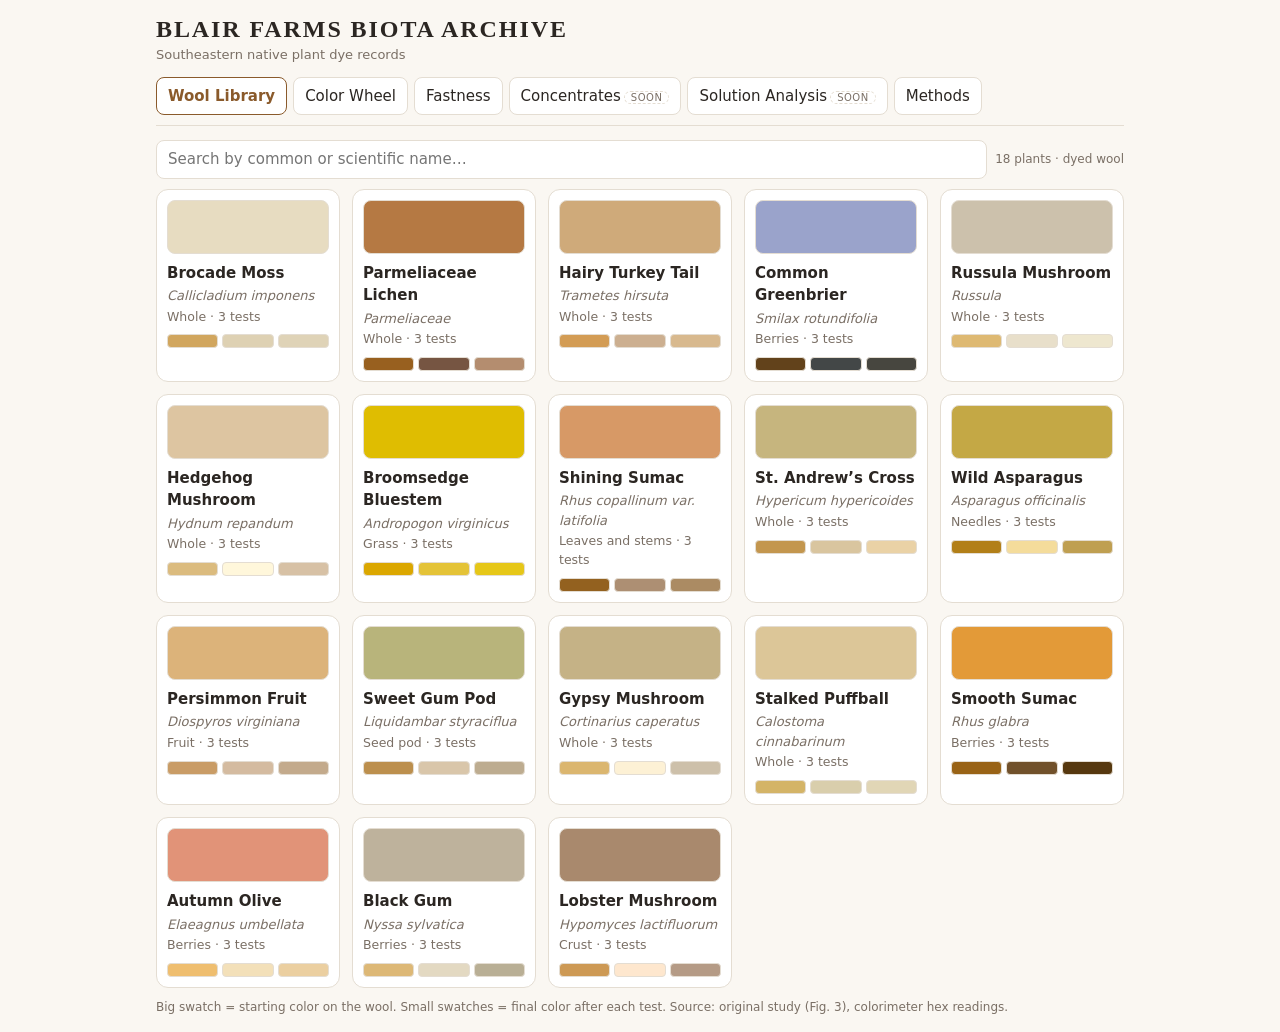
==== index.html @ f7692151 "Add files via upload" ====
<!DOCTYPE html>
<html lang="en"><head><meta charset="utf-8">
<meta name="viewport" content="width=device-width, initial-scale=1, viewport-fit=cover">
<title>BLAIR FARMS BIOTA ARCHIVE</title>
<style>
:root{--bg:#faf7f2;--card:#fff;--ink:#2b2622;--mute:#7a6f65;--line:#e4ddd2;--acc:#8a5a2b;color-scheme:light;box-sizing:border-box;padding-top:env(safe-area-inset-top,0px);padding-bottom:env(safe-area-inset-bottom,0px)}
@media (prefers-color-scheme:dark){:root:not([data-theme="light"]){--bg:#1c1916;--card:#26221e;--ink:#efe8de;--mute:#a69b8e;--line:#3a342d;--acc:#d9a066;color-scheme:dark}}
:root[data-theme="dark"]{--bg:#1c1916;--card:#26221e;--ink:#efe8de;--mute:#a69b8e;--line:#3a342d;--acc:#d9a066;color-scheme:dark}
html{scroll-padding-top:env(safe-area-inset-top,0px)}*{box-sizing:border-box}
body{margin:0;background:var(--bg);color:var(--ink);font:15px/1.5 system-ui,-apple-system,"Segoe UI",sans-serif}
.w{max-width:1000px;margin:0 auto;padding:16px}
h1{font:600 24px Georgia,serif;letter-spacing:.08em;margin:0}h2{font:600 17px Georgia,serif;margin:22px 0 8px}
.sub{color:var(--mute);font-size:13px;margin:2px 0 12px}
.tabs{display:flex;gap:6px;flex-wrap:wrap;margin:10px 0 14px;border-bottom:1px solid var(--line);padding-bottom:10px}
.bar{display:flex;gap:8px;flex-wrap:wrap;align-items:center;margin:10px 0}
button,select,input{font:inherit;color:var(--ink);background:var(--card);border:1px solid var(--line);border-radius:8px;padding:7px 11px}
button{cursor:pointer}button.on{border-color:var(--acc);color:var(--acc);font-weight:600}
.soon{font-size:10px;text-transform:uppercase;letter-spacing:.05em;color:var(--mute);border:1px dashed var(--line);border-radius:99px;padding:0 6px;margin-left:3px}
.grid{display:grid;grid-template-columns:repeat(auto-fill,minmax(170px,1fr));gap:12px}
.card{background:var(--card);border:1px solid var(--line);border-radius:12px;padding:10px;cursor:pointer;display:flex;flex-direction:column;gap:2px}
.card:hover{border-color:var(--acc)}.card i{color:var(--mute);font-size:13px}.card small{color:var(--mute)}
.sw{height:54px;border-radius:8px;margin-bottom:6px;border:1px solid var(--line)}
.strip{display:flex;gap:4px;margin-top:6px}.strip span{flex:1;height:14px;border-radius:4px;border:1px solid var(--line)}
.ov{position:fixed;inset:0;background:rgba(0,0,0,.5);display:flex;justify-content:center;align-items:flex-start;overflow:auto;padding:16px;z-index:5}
.md{background:var(--bg);border-radius:14px;padding:16px;width:100%;max-width:720px;margin:auto}
.t{background:var(--card);border:1px solid var(--line);border-radius:10px;padding:10px;margin:8px 0}
.row{display:flex;gap:6px;flex-wrap:wrap;align-items:flex-end}
.chip{width:58px;text-align:center;font-size:11px;color:var(--mute)}.chip div{height:34px;border-radius:6px;border:1px solid var(--line);margin-bottom:2px}
.rk{display:grid;grid-template-columns:76px 1fr 48px;gap:8px;align-items:center;margin:5px 0;font-size:13px}
.rk .b{height:16px;border-radius:5px;background:var(--acc);opacity:.85}.rk .g{display:flex;gap:6px}
.rk .g span{width:30px;height:16px;border-radius:4px;border:1px solid var(--line)}
.pad{overflow-x:auto}svg{max-width:100%;height:auto}svg text{fill:var(--mute);font-size:11px}
.note{font-size:12px;color:var(--mute)}
.wh{position:relative;width:min(100%,460px);aspect-ratio:1;margin:0 auto}
.wh .bg{position:absolute;inset:13%;border-radius:50%;background:radial-gradient(circle,#fff 0%,rgba(255,255,255,0) 72%),conic-gradient(hsl(0,100%,50%),hsl(60,100%,50%),hsl(120,100%,50%),hsl(180,100%,50%),hsl(240,100%,50%),hsl(300,100%,50%),hsl(360,100%,50%));border:1px solid var(--line)}
.wh svg{position:absolute;inset:0;width:100%;height:100%}
.cov{display:flex;flex-wrap:wrap;gap:6px;margin:10px 0}.cov span{font-size:12px;padding:3px 9px;border-radius:99px;border:1px solid var(--line)}.cov .y{color:#fff;text-shadow:0 0 2px rgba(0,0,0,.6)}.cov .n{color:var(--mute);border-style:dashed}
.ph{border:2px dashed var(--line);border-radius:14px;padding:18px;background:var(--card)}
.fm{background:var(--card);border:1px solid var(--line);border-radius:10px;padding:12px;overflow-x:auto;font:13px/1.6 ui-monospace,Menlo,Consolas,monospace;white-space:pre}
.tb{border-collapse:collapse;font-size:13px;margin:8px 0}.tb td,.tb th{border:1px solid var(--line);padding:4px 10px;text-align:right}.tb td:first-child{text-align:left}
</style></head><body><div class="w">
<h1>BLAIR FARMS BIOTA ARCHIVE</h1>
<div class="sub">Southeastern native plant dye records</div>
<div class="tabs" id="tabs"></div><div id="app"></div><div id="ov"></div></div>
<script type="application/json" id="d">{"schema":1,
"wool":[
{"id":"BM","common":"Brocade Moss","sci":"Callicladium imponens","part":"Whole","mordant":"10% alum, 5% cream of tartar","notes":"","tests":[{"id":"BM0","date":"","aspect":"Lightfastness","texture":4,"notes":"Source: original study, Fig. 3 (colorimeter hex readings).","colors":[{"l":"Start","h":"#e7dcc1"},{"l":"Wk 1","h":"#aaa394"},{"l":"Wk 2","h":"#978058"},{"l":"Wk 3","h":"#e4d9c8"},{"l":"Wk 4","h":"#d1a65e"}]},{"id":"BM1","date":"","aspect":"Waterfastness","texture":4,"notes":"Source: original study, Fig. 3 (colorimeter hex readings).","colors":[{"l":"Start","h":"#e7dcc1"},{"l":"Wk 1","h":"#c7c1b2"},{"l":"Wk 2","h":"#d6cfb2"},{"l":"Wk 3","h":"#dbd1b7"},{"l":"Wk 4","h":"#ded1b3"}]},{"id":"BM2","date":"","aspect":"Washfastness","texture":5,"notes":"Source: original study, Fig. 3 (colorimeter hex readings).","colors":[{"l":"Start","h":"#e7dcc1"},{"l":"Wk 1","h":"#e3e5da"},{"l":"Wk 2","h":"#a08f6f"},{"l":"Wk 3","h":"#d2c4a6"},{"l":"Wk 4","h":"#dfd3b7"}]}]},
{"id":"PL","common":"Parmeliaceae Lichen","sci":"Parmeliaceae","part":"Whole","mordant":"10% alum, 5% cream of tartar","notes":"","tests":[{"id":"PL0","date":"","aspect":"Lightfastness","texture":4,"notes":"Source: original study, Fig. 3 (colorimeter hex readings).","colors":[{"l":"Start","h":"#b57943"},{"l":"Wk 1","h":"#55361a"},{"l":"Wk 2","h":"#6d4214"},{"l":"Wk 3","h":"#704932"},{"l":"Wk 4","h":"#98601f"}]},{"id":"PL1","date":"","aspect":"Waterfastness","texture":4,"notes":"Source: original study, Fig. 3 (colorimeter hex readings).","colors":[{"l":"Start","h":"#b57943"},{"l":"Wk 1","h":"#875d43"},{"l":"Wk 2","h":"#7a552e"},{"l":"Wk 3","h":"#6d4b30"},{"l":"Wk 4","h":"#765542"}]},{"id":"PL2","date":"","aspect":"Washfastness","texture":5,"notes":"Source: original study, Fig. 3 (colorimeter hex readings).","colors":[{"l":"Start","h":"#b57943"},{"l":"Wk 1","h":"#966847"},{"l":"Wk 2","h":"#7c5430"},{"l":"Wk 3","h":"#4d3119"},{"l":"Wk 4","h":"#b48d6f"}]}]},
{"id":"HTT","common":"Hairy Turkey Tail","sci":"Trametes hirsuta","part":"Whole","mordant":"10% alum, 5% cream of tartar","notes":"","tests":[{"id":"HTT0","date":"","aspect":"Lightfastness","texture":4,"notes":"Source: original study, Fig. 3 (colorimeter hex readings).","colors":[{"l":"Start","h":"#cfaa7a"},{"l":"Wk 1","h":"#bfa98a"},{"l":"Wk 2","h":"#8e6d39"},{"l":"Wk 3","h":"#cab092"},{"l":"Wk 4","h":"#d39c54"}]},{"id":"HTT1","date":"","aspect":"Waterfastness","texture":4,"notes":"Source: original study, Fig. 3 (colorimeter hex readings).","colors":[{"l":"Start","h":"#cfaa7a"},{"l":"Wk 1","h":"#9e8b80"},{"l":"Wk 2","h":"#947451"},{"l":"Wk 3","h":"#ab906b"},{"l":"Wk 4","h":"#ccaf90"}]},{"id":"HTT2","date":"","aspect":"Washfastness","texture":5,"notes":"Source: original study, Fig. 3 (colorimeter hex readings).","colors":[{"l":"Start","h":"#cfaa7a"},{"l":"Wk 1","h":"#c1b19b"},{"l":"Wk 2","h":"#917147"},{"l":"Wk 3","h":"#7f6542"},{"l":"Wk 4","h":"#d8b98e"}]}]},
{"id":"CG","common":"Common Greenbrier","sci":"Smilax rotundifolia","part":"Berries","mordant":"10% alum, 5% cream of tartar","notes":"","tests":[{"id":"CG0","date":"","aspect":"Lightfastness","texture":3,"notes":"Source: original study, Fig. 3 (colorimeter hex readings).","colors":[{"l":"Start","h":"#9aa3cb"},{"l":"Wk 1","h":"#4c3e3a"},{"l":"Wk 2","h":"#6d5335"},{"l":"Wk 3","h":"#34302d"},{"l":"Wk 4","h":"#62421b"}]},{"id":"CG1","date":"","aspect":"Waterfastness","texture":4,"notes":"Source: original study, Fig. 3 (colorimeter hex readings).","colors":[{"l":"Start","h":"#9aa3cb"},{"l":"Wk 1","h":"#6a7078"},{"l":"Wk 2","h":"#363a39"},{"l":"Wk 3","h":"#373b38"},{"l":"Wk 4","h":"#434747"}]},{"id":"CG2","date":"","aspect":"Washfastness","texture":5,"notes":"Source: original study, Fig. 3 (colorimeter hex readings).","colors":[{"l":"Start","h":"#9aa3cb"},{"l":"Wk 1","h":"#4d5863"},{"l":"Wk 2","h":"#211d13"},{"l":"Wk 3","h":"#323230"},{"l":"Wk 4","h":"#47463f"}]}]},
{"id":"RU","common":"Russula Mushroom","sci":"Russula","part":"Whole","mordant":"10% alum, 5% cream of tartar","notes":"","tests":[{"id":"RU0","date":"","aspect":"Lightfastness","texture":4,"notes":"Source: original study, Fig. 3 (colorimeter hex readings).","colors":[{"l":"Start","h":"#ccc1ac"},{"l":"Wk 1","h":"#b8b3a1"},{"l":"Wk 2","h":"#a08b5b"},{"l":"Wk 3","h":"#c0b6a7"},{"l":"Wk 4","h":"#deb972"}]},{"id":"RU1","date":"","aspect":"Waterfastness","texture":4,"notes":"Source: original study, Fig. 3 (colorimeter hex readings).","colors":[{"l":"Start","h":"#ccc1ac"},{"l":"Wk 1","h":"#cbd0c6"},{"l":"Wk 2","h":"#d3caab"},{"l":"Wk 3","h":"#b4ab8c"},{"l":"Wk 4","h":"#e8dfca"}]},{"id":"RU2","date":"","aspect":"Washfastness","texture":5,"notes":"Source: original study, Fig. 3 (colorimeter hex readings).","colors":[{"l":"Start","h":"#ccc1ac"},{"l":"Wk 1","h":"#dcdbd2"},{"l":"Wk 2","h":"#bca98c"},{"l":"Wk 3","h":"#d7ceaf"},{"l":"Wk 4","h":"#eee7cf"}]}]},
{"id":"HM","common":"Hedgehog Mushroom","sci":"Hydnum repandum","part":"Whole","mordant":"10% alum, 5% cream of tartar","notes":"","tests":[{"id":"HM0","date":"","aspect":"Lightfastness","texture":3,"notes":"Source: original study, Fig. 3 (colorimeter hex readings).","colors":[{"l":"Start","h":"#ddc5a1"},{"l":"Wk 1","h":"#ab9e87"},{"l":"Wk 2","h":"#a98a4c"},{"l":"Wk 3","h":"#eadbc6"},{"l":"Wk 4","h":"#dbbb7e"}]},{"id":"HM1","date":"","aspect":"Waterfastness","texture":4,"notes":"Source: original study, Fig. 3 (colorimeter hex readings).","colors":[{"l":"Start","h":"#ddc5a1"},{"l":"Wk 1","h":"#d0cbbd"},{"l":"Wk 2","h":"#f0edd6"},{"l":"Wk 3","h":"#e8d8be"},{"l":"Wk 4","h":"#fff7db"}]},{"id":"HM2","date":"","aspect":"Washfastness","texture":5,"notes":"Source: original study, Fig. 3 (colorimeter hex readings).","colors":[{"l":"Start","h":"#ddc5a1"},{"l":"Wk 1","h":"#e2dcce"},{"l":"Wk 2","h":"#f8efd3"},{"l":"Wk 3","h":"#dbc8a3"},{"l":"Wk 4","h":"#d7c1a5"}]}]},
{"id":"BB","common":"Broomsedge Bluestem","sci":"Andropogon virginicus","part":"Grass","mordant":"10% alum, 5% cream of tartar","notes":"","tests":[{"id":"BB0","date":"","aspect":"Lightfastness","texture":4,"notes":"Source: original study, Fig. 3 (colorimeter hex readings).","colors":[{"l":"Start","h":"#dfbd01"},{"l":"Wk 1","h":"#caa500"},{"l":"Wk 2","h":"#a07800"},{"l":"Wk 3","h":"#dbb71f"},{"l":"Wk 4","h":"#dba700"}]},{"id":"BB1","date":"","aspect":"Waterfastness","texture":4,"notes":"Source: original study, Fig. 3 (colorimeter hex readings).","colors":[{"l":"Start","h":"#dfbd01"},{"l":"Wk 1","h":"#bf9b02"},{"l":"Wk 2","h":"#e1c920"},{"l":"Wk 3","h":"#ead41e"},{"l":"Wk 4","h":"#e4c337"}]},{"id":"BB2","date":"","aspect":"Washfastness","texture":5,"notes":"Source: original study, Fig. 3 (colorimeter hex readings).","colors":[{"l":"Start","h":"#dfbd01"},{"l":"Wk 1","h":"#e3d617"},{"l":"Wk 2","h":"#e9cf03"},{"l":"Wk 3","h":"#d5b904"},{"l":"Wk 4","h":"#e6c718"}]}]},
{"id":"SS","common":"Shining Sumac","sci":"Rhus copallinum var. latifolia","part":"Leaves and stems","mordant":"10% alum, 5% cream of tartar","notes":"","tests":[{"id":"SS0","date":"","aspect":"Lightfastness","texture":3,"notes":"Source: original study, Fig. 3 (colorimeter hex readings).","colors":[{"l":"Start","h":"#d79966"},{"l":"Wk 1","h":"#745b49"},{"l":"Wk 2","h":"#684118"},{"l":"Wk 3","h":"#9a6e5a"},{"l":"Wk 4","h":"#93611f"}]},{"id":"SS1","date":"","aspect":"Waterfastness","texture":4,"notes":"Source: original study, Fig. 3 (colorimeter hex readings).","colors":[{"l":"Start","h":"#d79966"},{"l":"Wk 1","h":"#9e7d60"},{"l":"Wk 2","h":"#836440"},{"l":"Wk 3","h":"#9e8369"},{"l":"Wk 4","h":"#ad8f73"}]},{"id":"SS2","date":"","aspect":"Washfastness","texture":5,"notes":"Source: original study, Fig. 3 (colorimeter hex readings).","colors":[{"l":"Start","h":"#d79966"},{"l":"Wk 1","h":"#9c8068"},{"l":"Wk 2","h":"#5b4223"},{"l":"Wk 3","h":"#8d7257"},{"l":"Wk 4","h":"#ab8b63"}]}]},
{"id":"SAC","common":"St. Andrew’s Cross","sci":"Hypericum hypericoides","part":"Whole","mordant":"10% alum, 5% cream of tartar","notes":"","tests":[{"id":"SAC0","date":"","aspect":"Lightfastness","texture":4,"notes":"Source: original study, Fig. 3 (colorimeter hex readings).","colors":[{"l":"Start","h":"#c6b57e"},{"l":"Wk 1","h":"#a28e69"},{"l":"Wk 2","h":"#af914d"},{"l":"Wk 3","h":"#d2b99c"},{"l":"Wk 4","h":"#c3964e"}]},{"id":"SAC1","date":"","aspect":"Waterfastness","texture":4,"notes":"Source: original study, Fig. 3 (colorimeter hex readings).","colors":[{"l":"Start","h":"#c6b57e"},{"l":"Wk 1","h":"#c4ba9a"},{"l":"Wk 2","h":"#b69d6d"},{"l":"Wk 3","h":"#e9d1a3"},{"l":"Wk 4","h":"#d9c59f"}]},{"id":"SAC2","date":"","aspect":"Washfastness","texture":5,"notes":"Source: original study, Fig. 3 (colorimeter hex readings).","colors":[{"l":"Start","h":"#c6b57e"},{"l":"Wk 1","h":"#d2c497"},{"l":"Wk 2","h":"#a8864c"},{"l":"Wk 3","h":"#bea575"},{"l":"Wk 4","h":"#ead2a6"}]}]},
{"id":"WA","common":"Wild Asparagus","sci":"Asparagus officinalis","part":"Needles","mordant":"10% alum, 5% cream of tartar","notes":"","tests":[{"id":"WA0","date":"","aspect":"Lightfastness","texture":4,"notes":"Source: original study, Fig. 3 (colorimeter hex readings).","colors":[{"l":"Start","h":"#c4a845"},{"l":"Wk 1","h":"#b19863"},{"l":"Wk 2","h":"#af861e"},{"l":"Wk 3","h":"#d9bd7b"},{"l":"Wk 4","h":"#b27f18"}]},{"id":"WA1","date":"","aspect":"Waterfastness","texture":4,"notes":"Source: original study, Fig. 3 (colorimeter hex readings).","colors":[{"l":"Start","h":"#c4a845"},{"l":"Wk 1","h":"#baab85"},{"l":"Wk 2","h":"#e8ca86"},{"l":"Wk 3","h":"#bca15e"},{"l":"Wk 4","h":"#f4dc9b"}]},{"id":"WA2","date":"","aspect":"Washfastness","texture":5,"notes":"Source: original study, Fig. 3 (colorimeter hex readings).","colors":[{"l":"Start","h":"#c4a845"},{"l":"Wk 1","h":"#ccbf81"},{"l":"Wk 2","h":"#ba9639"},{"l":"Wk 3","h":"#cfae63"},{"l":"Wk 4","h":"#bf9f51"}]}]},
{"id":"PF","common":"Persimmon Fruit","sci":"Diospyros virginiana","part":"Fruit","mordant":"10% alum, 5% cream of tartar","notes":"","tests":[{"id":"PF0","date":"","aspect":"Lightfastness","texture":3,"notes":"Source: original study, Fig. 3 (colorimeter hex readings).","colors":[{"l":"Start","h":"#dcb37a"},{"l":"Wk 1","h":"#a2907e"},{"l":"Wk 2","h":"#8e6833"},{"l":"Wk 3","h":"#f5decb"},{"l":"Wk 4","h":"#c99c66"}]},{"id":"PF1","date":"","aspect":"Waterfastness","texture":4,"notes":"Source: original study, Fig. 3 (colorimeter hex readings).","colors":[{"l":"Start","h":"#dcb37a"},{"l":"Wk 1","h":"#d4a789"},{"l":"Wk 2","h":"#a89077"},{"l":"Wk 3","h":"#87705a"},{"l":"Wk 4","h":"#d4bba0"}]},{"id":"PF2","date":"","aspect":"Washfastness","texture":5,"notes":"Source: original study, Fig. 3 (colorimeter hex readings).","colors":[{"l":"Start","h":"#dcb37a"},{"l":"Wk 1","h":"#c2bcae"},{"l":"Wk 2","h":"#ead5bb"},{"l":"Wk 3","h":"#c6ac8e"},{"l":"Wk 4","h":"#c3aa8c"}]}]},
{"id":"SG","common":"Sweet Gum Pod","sci":"Liquidambar styraciflua","part":"Seed pod","mordant":"10% alum, 5% cream of tartar","notes":"","tests":[{"id":"SG0","date":"","aspect":"Lightfastness","texture":4,"notes":"Source: original study, Fig. 3 (colorimeter hex readings).","colors":[{"l":"Start","h":"#b8b47b"},{"l":"Wk 1","h":"#af9b7f"},{"l":"Wk 2","h":"#785a1c"},{"l":"Wk 3","h":"#c4ae96"},{"l":"Wk 4","h":"#bc8f4d"}]},{"id":"SG1","date":"","aspect":"Waterfastness","texture":4,"notes":"Source: original study, Fig. 3 (colorimeter hex readings).","colors":[{"l":"Start","h":"#b8b47b"},{"l":"Wk 1","h":"#cdc4b3"},{"l":"Wk 2","h":"#918259"},{"l":"Wk 3","h":"#bdac92"},{"l":"Wk 4","h":"#d9c6aa"}]},{"id":"SG2","date":"","aspect":"Washfastness","texture":5,"notes":"Source: original study, Fig. 3 (colorimeter hex readings).","colors":[{"l":"Start","h":"#b8b47b"},{"l":"Wk 1","h":"#ccc5b3"},{"l":"Wk 2","h":"#dccbaf"},{"l":"Wk 3","h":"#d8c6aa"},{"l":"Wk 4","h":"#bdac90"}]}]},
{"id":"GM","common":"Gypsy Mushroom","sci":"Cortinarius caperatus","part":"Whole","mordant":"10% alum, 5% cream of tartar","notes":"","tests":[{"id":"GM0","date":"","aspect":"Lightfastness","texture":4,"notes":"Source: original study, Fig. 3 (colorimeter hex readings).","colors":[{"l":"Start","h":"#c5b286"},{"l":"Wk 1","h":"#d5d0bb"},{"l":"Wk 2","h":"#9d824a"},{"l":"Wk 3","h":"#d6cbb8"},{"l":"Wk 4","h":"#dbb66f"}]},{"id":"GM1","date":"","aspect":"Waterfastness","texture":4,"notes":"Source: original study, Fig. 3 (colorimeter hex readings).","colors":[{"l":"Start","h":"#c5b286"},{"l":"Wk 1","h":"#d4d1c0"},{"l":"Wk 2","h":"#ad9d7a"},{"l":"Wk 3","h":"#e2dec9"},{"l":"Wk 4","h":"#fdf1d5"}]},{"id":"GM2","date":"","aspect":"Washfastness","texture":5,"notes":"Source: original study, Fig. 3 (colorimeter hex readings).","colors":[{"l":"Start","h":"#c5b286"},{"l":"Wk 1","h":"#cdcec3"},{"l":"Wk 2","h":"#d3c9af"},{"l":"Wk 3","h":"#d3c9af"},{"l":"Wk 4","h":"#cdc0aa"}]}]},
{"id":"SP","common":"Stalked Puffball","sci":"Calostoma cinnabarinum","part":"Whole","mordant":"10% alum, 5% cream of tartar","notes":"","tests":[{"id":"SP0","date":"","aspect":"Lightfastness","texture":4,"notes":"Source: original study, Fig. 3 (colorimeter hex readings).","colors":[{"l":"Start","h":"#dcc698"},{"l":"Wk 1","h":"#d4ceb2"},{"l":"Wk 2","h":"#98814a"},{"l":"Wk 3","h":"#c3b69a"},{"l":"Wk 4","h":"#d4b467"}]},{"id":"SP1","date":"","aspect":"Waterfastness","texture":4,"notes":"Source: original study, Fig. 3 (colorimeter hex readings).","colors":[{"l":"Start","h":"#dcc698"},{"l":"Wk 1","h":"#ced2c1"},{"l":"Wk 2","h":"#b5ab8c"},{"l":"Wk 3","h":"#c9bd9c"},{"l":"Wk 4","h":"#d9ceac"}]},{"id":"SP2","date":"","aspect":"Washfastness","texture":5,"notes":"Source: original study, Fig. 3 (colorimeter hex readings).","colors":[{"l":"Start","h":"#dcc698"},{"l":"Wk 1","h":"#dcdbc6"},{"l":"Wk 2","h":"#f9eeca"},{"l":"Wk 3","h":"#eee5c6"},{"l":"Wk 4","h":"#e1d6b6"}]}]},
{"id":"SMS","common":"Smooth Sumac","sci":"Rhus glabra","part":"Berries","mordant":"10% alum, 5% cream of tartar","notes":"","tests":[{"id":"SMS0","date":"","aspect":"Lightfastness","texture":4,"notes":"Source: original study, Fig. 3 (colorimeter hex readings).","colors":[{"l":"Start","h":"#e39a38"},{"l":"Wk 1","h":"#412607"},{"l":"Wk 2","h":"#7f5815"},{"l":"Wk 3","h":"#6d513c"},{"l":"Wk 4","h":"#996316"}]},{"id":"SMS1","date":"","aspect":"Waterfastness","texture":4,"notes":"Source: original study, Fig. 3 (colorimeter hex readings).","colors":[{"l":"Start","h":"#e39a38"},{"l":"Wk 1","h":"#866645"},{"l":"Wk 2","h":"#5f3b16"},{"l":"Wk 3","h":"#493212"},{"l":"Wk 4","h":"#71512b"}]},{"id":"SMS2","date":"","aspect":"Washfastness","texture":5,"notes":"Source: original study, Fig. 3 (colorimeter hex readings).","colors":[{"l":"Start","h":"#e39a38"},{"l":"Wk 1","h":"#2e1901"},{"l":"Wk 2","h":"#876538"},{"l":"Wk 3","h":"#715225"},{"l":"Wk 4","h":"#56380f"}]}]},
{"id":"AO","common":"Autumn Olive","sci":"Elaeagnus umbellata","part":"Berries","mordant":"10% alum, 5% cream of tartar","notes":"","tests":[{"id":"AO0","date":"","aspect":"Lightfastness","texture":3,"notes":"Source: original study, Fig. 3 (colorimeter hex readings).","colors":[{"l":"Start","h":"#e19378"},{"l":"Wk 1","h":"#b38c76"},{"l":"Wk 2","h":"#b5904d"},{"l":"Wk 3","h":"#ead3b9"},{"l":"Wk 4","h":"#efbe6f"}]},{"id":"AO1","date":"","aspect":"Waterfastness","texture":4,"notes":"Source: original study, Fig. 3 (colorimeter hex readings).","colors":[{"l":"Start","h":"#e19378"},{"l":"Wk 1","h":"#c5a28b"},{"l":"Wk 2","h":"#c2b493"},{"l":"Wk 3","h":"#ddc49f"},{"l":"Wk 4","h":"#f3e0b9"}]},{"id":"AO2","date":"","aspect":"Washfastness","texture":5,"notes":"Source: original study, Fig. 3 (colorimeter hex readings).","colors":[{"l":"Start","h":"#e19378"},{"l":"Wk 1","h":"#caab93"},{"l":"Wk 2","h":"#fce1b4"},{"l":"Wk 3","h":"#e0c396"},{"l":"Wk 4","h":"#ebcfa0"}]}]},
{"id":"BGT","common":"Black Gum","sci":"Nyssa sylvatica","part":"Berries","mordant":"10% alum, 5% cream of tartar","notes":"","tests":[{"id":"BGT0","date":"","aspect":"Lightfastness","texture":4,"notes":"Source: original study, Fig. 3 (colorimeter hex readings).","colors":[{"l":"Start","h":"#beb29c"},{"l":"Wk 1","h":"#c9c0ae"},{"l":"Wk 2","h":"#ab8b52"},{"l":"Wk 3","h":"#aa9885"},{"l":"Wk 4","h":"#ddb876"}]},{"id":"BGT1","date":"","aspect":"Waterfastness","texture":4,"notes":"Source: original study, Fig. 3 (colorimeter hex readings).","colors":[{"l":"Start","h":"#beb29c"},{"l":"Wk 1","h":"#b9b7a6"},{"l":"Wk 2","h":"#bdb69e"},{"l":"Wk 3","h":"#bfb4a1"},{"l":"Wk 4","h":"#e3d9c2"}]},{"id":"BGT2","date":"","aspect":"Washfastness","texture":5,"notes":"Source: original study, Fig. 3 (colorimeter hex readings).","colors":[{"l":"Start","h":"#beb29c"},{"l":"Wk 1","h":"#d2d5cc"},{"l":"Wk 2","h":"#e8dec4"},{"l":"Wk 3","h":"#c1b7a1"},{"l":"Wk 4","h":"#b9af95"}]}]},
{"id":"RL","common":"Lobster Mushroom","sci":"Hypomyces lactifluorum","part":"Crust","mordant":"10% alum, 5% cream of tartar","notes":"","tests":[{"id":"RL0","date":"","aspect":"Lightfastness","texture":4,"notes":"Source: original study, Fig. 3 (colorimeter hex readings).","colors":[{"l":"Start","h":"#a9896d"},{"l":"Wk 1","h":"#8a715b"},{"l":"Wk 2","h":"#8a6b3c"},{"l":"Wk 3","h":"#af947a"},{"l":"Wk 4","h":"#cd9954"}]},{"id":"RL1","date":"","aspect":"Waterfastness","texture":4,"notes":"Source: original study, Fig. 3 (colorimeter hex readings).","colors":[{"l":"Start","h":"#a9896d"},{"l":"Wk 1","h":"#b3a391"},{"l":"Wk 2","h":"#a08666"},{"l":"Wk 3","h":"#bba189"},{"l":"Wk 4","h":"#fee7ce"}]},{"id":"RL2","date":"","aspect":"Washfastness","texture":5,"notes":"Source: original study, Fig. 3 (colorimeter hex readings).","colors":[{"l":"Start","h":"#a9896d"},{"l":"Wk 1","h":"#af9b85"},{"l":"Wk 2","h":"#b99c7f"},{"l":"Wk 3","h":"#a98f77"},{"l":"Wk 4","h":"#b59b86"}]}]}
],
"concentrates":[]}</script>
<script>
let D;try{D=JSON.parse(document.getElementById('d').textContent)}catch(e){D={wool:[],concentrates:[]}}
const W=D.wool||[],$=id=>document.getElementById(id),esc=s=>String(s==null?'':s).replace(/[&<>"]/g,c=>({'&':'&amp;','<':'&lt;','>':'&gt;','"':'&quot;'}[c]));
const TY=['Lightfastness','Waterfastness','Washfastness'],LC=['#e0a030','#3b82c4','#8a63c9','#4aa56b','#c9566b'];
function lab(h){const r=[1,3,5].map(i=>parseInt(h.substr(i,2),16)/255).map(v=>v<=.04045?v/12.92:Math.pow((v+.055)/1.055,2.4));
const x=(r[0]*.4124+r[1]*.3576+r[2]*.1805)/.95047,y=r[0]*.2126+r[1]*.7152+r[2]*.0722,z=(r[0]*.0193+r[1]*.1192+r[2]*.9505)/1.08883,f=t=>t>.008856?Math.cbrt(t):7.787*t+16/116;
return[116*f(y)-16,500*(f(x)-f(y)),200*(f(y)-f(z))]}
const dE=(a,b)=>{const p=lab(a),q=lab(b);return Math.hypot(p[0]-q[0],p[1]-q[1],p[2]-q[2])};
const drift=t=>t.colors.map(c=>dE(t.colors[0].h,c.h)),last=t=>t.colors[t.colors.length-1],P=id=>W.find(p=>p.id===id);
let tab='lib',cur=null,q='',vp=(W[0]||{}).id,va='All',wm='all',mx='0:0';
const TABS=[['lib','Wool Library'],['wheel','Color Wheel'],['fast','Fastness'],['conc','Concentrates',1],['sol','Solution Analysis',1],['meth','Methods']];
function go(t){tab=t;draw()}
function draw(){$('tabs').innerHTML=TABS.map(t=>`<button class="${t[0]==tab?'on':''}" onclick="go('${t[0]}')">${t[1]}${t[2]?'<span class="soon">soon</span>':''}</button>`).join('');
$('app').innerHTML=({lib:libV,wheel:wheelV,fast:fastV,conc:concV,sol:solV,meth:methV})[tab]();if(tab=='lib')grid()}
/* Library (read-only) */
const card=p=>`<div class="card" onclick="openP('${p.id}')"><div class="sw" style="background:${p.tests[0]?p.tests[0].colors[0].h:'#ccc'}"></div><b>${esc(p.common)}</b><i>${esc(p.sci)}</i><small>${esc(p.part)} · ${p.tests.length} test${p.tests.length==1?'':'s'}</small><div class="strip">${p.tests.map(t=>`<span title="${esc(t.aspect)}: final color" style="background:${last(t).h}"></span>`).join('')}</div></div>`;
function libV(){return`<div class="bar"><input style="flex:1;min-width:160px" placeholder="Search by common or scientific name…" value="${esc(q)}" oninput="q=this.value;grid()"><span class="note">${W.length} plants · dyed wool</span></div><div class="grid" id="g"></div><div class="note" style="margin-top:10px">Big swatch = starting color on the wool. Small swatches = final color after each test. Source: original study (Fig. 3), colorimeter hex readings.</div>`}
function grid(){const L=W.filter(p=>(p.common+' '+p.sci).toLowerCase().includes(q.toLowerCase()));$('g').innerHTML=L.map(card).join('')||'<div class="note">No matches.</div>'}
function openP(id){cur=id;modal()}function closeP(){cur=null;modal()}
function tHtml(t){const d=drift(t);return`<div class="t"><div class="row" style="justify-content:space-between;align-items:center"><b>${esc(t.aspect)}</b><span class="note">${esc(t.date||'date not recorded')} · texture ${esc(t.texture)}/7 · drift ΔE ${d[d.length-1].toFixed(1)}</span></div><div class="row" style="margin-top:8px">${t.colors.map(c=>`<div class="chip"><div style="background:${c.h}"></div>${esc(c.l)}<br>${esc(c.h)}</div>`).join('')}</div>${t.notes?`<div class="note" style="margin-top:6px">${esc(t.notes)}</div>`:''}</div>`}
function modal(){if(!cur||!P(cur)){$('ov').innerHTML='';return}const p=P(cur);
$('ov').innerHTML=`<div class="ov" onclick="if(event.target==this)closeP()"><div class="md"><div class="row" style="justify-content:space-between;align-items:center"><div><h2 style="margin:0">${esc(p.common)}</h2><i class="note">${esc(p.sci)}</i></div><button onclick="closeP()">Close</button></div>
<p class="note">Part used: ${esc(p.part||'not recorded')} · Mordant: ${esc(p.mordant||'not recorded')}${p.notes?' · '+esc(p.notes):''}</p><h2>Tests</h2>${p.tests.map(tHtml).join('')||'<div class="note">No tests recorded.</div>'}</div></div>`}
/* Color wheel */
const HN=['Red','Orange','Yellow','Chartreuse','Green','Spring green','Cyan','Azure','Blue','Violet','Magenta','Rose'];
const pt=(r,a)=>[r*Math.sin(a*Math.PI/180),-r*Math.cos(a*Math.PI/180)];
const arc=(a0,a1,r0,r1)=>{const A=pt(r1,a0),B=pt(r1,a1),C=pt(r0,a1),D=pt(r0,a0);return`M${A}A${r1},${r1} 0 0 1 ${B}L${C}A${r0},${r0} 0 0 0 ${D}Z`};
function hsv(h){const r=[1,3,5].map(i=>parseInt(h.substr(i,2),16)/255),m=Math.max(...r),n=Math.min(...r),d=m-n;let H=0;if(d){H=m==r[0]?((r[1]-r[2])/d)%6:m==r[1]?(r[2]-r[0])/d+2:(r[0]-r[1])/d+4;H*=60;if(H<0)H+=360}return[H,m?d/m:0,m]}
function wheelV(){const pts=[];W.forEach(p=>p.tests.forEach(t=>t.colors.forEach((c,i)=>{if(wm=='final'&&i<t.colors.length-1)return;if(wm=='start'&&i>0)return;pts.push({p,t,c})})));
const cnt=Array(12).fill(0);let neu=0,dots='';
pts.forEach(o=>{const[H,S,V]=hsv(o.c.h);if(S<.15||V<.15){neu++;return}cnt[Math.round(H/30)%12]++;const[x,y]=pt(S*74,H);dots+=`<circle cx="${x}" cy="${y}" r="3.6" fill="${o.c.h}" stroke="#000" stroke-opacity=".55" stroke-width=".7" style="cursor:pointer" onclick="openP('${o.p.id}')"><title>${esc(o.p.common)} · ${esc(o.t.aspect)} · ${esc(o.c.l)} · ${o.c.h}</title></circle>`});
const ring=cnt.map((n,i)=>`<path d="${arc(i*30-14,i*30+14,80,96)}" ${n?`fill="hsl(${i*30},80%,50%)"`:`fill="none" stroke="var(--mute)" stroke-dasharray="2 2"`}><title>${HN[i]}: ${n?n+' colors':'not reached yet'}</title></path>`).join('');
const got=cnt.filter(n=>n).length,sel=v=>wm==v?' selected':'';
return`<h2 style="margin-top:0">Color wheel</h2><div class="sub">Which parts of the visible spectrum the dyes reach. Angle is hue, distance from the center is saturation, and every dot is a measured color.</div><div class="bar"><span class="note">Show:</span><select onchange="wm=this.value;draw()"><option value="all"${sel('all')}>Every checkpoint</option><option value="final"${sel('final')}>Final colors only</option><option value="start"${sel('start')}>Starting colors only</option></select><span class="note">${got} of 12 hue families reached · ${neu} neutral or dark colors not plotted</span></div><div class="wh"><div class="bg"></div><svg viewBox="-100 -100 200 200">${ring}${dots}</svg></div><div class="cov">${cnt.map((n,i)=>n?`<span class="y" style="background:hsl(${i*30},70%,42%)">${HN[i]} · ${n}</span>`:`<span class="n">${HN[i]} · none yet</span>`).join('')}</div><div class="note">Dashed ring segments are hues not produced yet. Grays, near-blacks and very pale beiges are counted but sit too close to the center to plot. Click a dot to open its plant.</div>`}
/* Fastness */
function fastV(){const ps=W.filter(p=>p.tests.length);if(!vp||!P(vp))vp=(ps[0]||{}).id;
const asp=['All',...new Set(W.flatMap(p=>p.tests.map(t=>t.aspect)))];
return`<h2 style="margin-top:0">Color drift for one plant</h2><div class="bar"><select onchange="vp=this.value;draw()">${ps.map(p=>`<option value="${p.id}"${p.id==vp?' selected':''}>${esc(p.common)}</option>`).join('')}</select></div><div class="pad">${chart(P(vp))}</div>
<div class="note">Drift = CIE76 ΔE from the starting color (see the Methods tab). Around 2.3 is barely visible; higher means the color moved more. Dots show the measured color.</div>
<h2>Which plants hold their color?</h2><div class="bar"><span class="note">Aspect:</span><select onchange="va=this.value;draw()">${asp.map(a=>`<option${a==va?' selected':''}>${esc(a)}</option>`).join('')}</select></div>${rank()}
<div class="note" style="margin-top:8px">Shorter bar = more stable (average Start-to-final ΔE across matching tests). Left chip is the start color, right chip is where it ended. The readings came from a colorimeter with a high margin of error, so treat this as exploratory.</div>`}
function chart(p){if(!p||!p.tests.length)return'<div class="note">No tests recorded.</div>';
const Wd=640,H=230,L=40,B=28,T=12,n=Math.max(...p.tests.map(t=>t.colors.length)),all=p.tests.map(drift),m=Math.max(5,...all.flat())*1.1,
X=i=>L+(n>1?i*(Wd-L-16)/(n-1):0),Y=v=>T+(H-T-B)*(1-v/m),l0=p.tests.reduce((a,t)=>t.colors.length>a.length?t.colors:a,[]),lc=t=>LC[(TY.indexOf(t.aspect)>=0?TY.indexOf(t.aspect):3)%LC.length];
let s=`<svg viewBox="0 0 ${Wd} ${H}" width="${Wd}">`;
for(let k=0;k<=4;k++){const v=m*k/4;s+=`<line x1="${L}" x2="${Wd-8}" y1="${Y(v)}" y2="${Y(v)}" stroke="var(--line)"/><text x="${L-6}" y="${Y(v)+4}" text-anchor="end">${v.toFixed(0)}</text>`}
l0.forEach((c,i)=>s+=`<text x="${X(i)}" y="${H-8}" text-anchor="middle">${esc(c.l)}</text>`);
p.tests.forEach((t,j)=>{const col=lc(t),d=all[j];s+=`<polyline fill="none" stroke="${col}" stroke-width="2" points="${d.map((v,i)=>X(i)+','+Y(v)).join(' ')}"/>`+d.map((v,i)=>`<circle cx="${X(i)}" cy="${Y(v)}" r="6" fill="${t.colors[i].h}" stroke="${col}" stroke-width="2"><title>${esc(t.aspect)} ${esc(t.colors[i].l)}: ${t.colors[i].h}, ΔE ${v.toFixed(1)}</title></circle>`).join('')});
return s+'</svg><div class="row" style="margin-top:4px">'+p.tests.map(t=>`<span class="note"><b style="color:${lc(t)}">━</b> ${esc(t.aspect)}</span>`).join('')+'</div>'}
function rank(){const R=W.map(p=>{const ts=p.tests.filter(t=>va=='All'||t.aspect==va);if(!ts.length)return null;const d=ts.map(t=>drift(t).pop());return{p,v:d.reduce((a,b)=>a+b,0)/d.length,s:ts[0].colors[0].h,e:last(ts[0]).h}}).filter(Boolean).sort((a,b)=>a.v-b.v);
if(!R.length)return'<div class="note">No data for that aspect.</div>';const m=Math.max(...R.map(r=>r.v),1);
return R.map(r=>`<div class="rk"><div class="g"><span style="background:${r.s}"></span><span style="background:${r.e}"></span></div><div><div class="b" style="width:${Math.max(2,r.v/m*100)}%"></div><div class="note">${esc(r.p.common)}</div></div><div>${r.v.toFixed(1)}</div></div>`).join('')}
/* Placeholders */
const ph=(t,d,l)=>`<div class="ph"><h2 style="margin-top:0">${t}</h2><p>${d}</p><div class="note">Planned fields</div><ul>${l.map(x=>`<li>${x}</li>`).join('')}</ul><div class="note">Records loaded: ${(D.concentrates||[]).length}</div></div>`;
const concV=()=>ph('Concentrate Solutions','Placeholder. Liquid dye concentrates made from the plants in the wool library will be catalogued here.',['Source plant (linked to its wool entry)','Extraction method and date prepared','Concentration and dilution ratio','Shelf-life checks over time','Color of the solution at each checkpoint']);
const solV=()=>ph('Solution Analysis','Placeholder. Charts for the concentrate records will live here.',['Shelf life over time','Dilution versus color strength','Comparison with the dyed-wool fastness results']);
/* Methods */
function methV(){const Lx=[];W.forEach((p,i)=>p.tests.forEach((t,j)=>Lx.push([i+':'+j,p.common+' · '+t.aspect])));
const[i,j]=mx.split(':').map(Number),t=(W[i]||{tests:[]}).tests[j];let ex='';
if(t){const a=t.colors[0],b=last(t),A=lab(a.h),B=lab(b.h),f=n=>n.toFixed(2),d=B.map((v,k)=>v-A[k]),row=(c,h,v)=>`<tr><td>${esc(c)}</td><td>${h}</td><td>${f(v[0])}</td><td>${f(v[1])}</td><td>${f(v[2])}</td></tr>`;
ex=`<table class="tb"><tr><th></th><th>Hex</th><th>L*</th><th>a*</th><th>b*</th></tr>${row(a.l,a.h,A)}${row(b.l,b.h,B)}${row('Difference','',d)}</table><div>ΔE*ab = √( (${f(d[0])})² + (${f(d[1])})² + (${f(d[2])})² ) = <b>${f(dE(a.h,b.h))}</b></div>`}
return`<h2 style="margin-top:0">How ΔE is calculated</h2><p>Every colorimeter hex reading is converted to CIELAB, and the CIE76 color difference (ΔE*ab) is the straight-line distance between two colors in that space.</p>
<div class="fm">1. Hex to RGB (0 to 1)
     R = 0xRR / 255,  G = 0xGG / 255,  B = 0xBB / 255

2. Linearize each channel c (sRGB inverse gamma)
     c′ = c / 12.92                    if c ≤ 0.04045
     c′ = ((c + 0.055) / 1.055)^2.4    otherwise

3. Linear RGB to XYZ (sRGB primaries, D65)
     X = 0.4124·R′ + 0.3576·G′ + 0.1805·B′
     Y = 0.2126·R′ + 0.7152·G′ + 0.0722·B′
     Z = 0.0193·R′ + 0.1192·G′ + 0.9505·B′

4. Normalize by the D65 white point
     x = X / 0.95047,  y = Y / 1.00000,  z = Z / 1.08883

5. Helper function
     f(t) = t^(1/3)             if t &gt; 0.008856
     f(t) = 7.787·t + 16/116    otherwise

6. CIELAB
     L* = 116·f(y) − 16
     a* = 500·(f(x) − f(y))
     b* = 200·(f(y) − f(z))

7. CIE76 color difference between color 1 and color 2
     ΔE*ab = √( (L₂* − L₁*)² + (a₂* − a₁*)² + (b₂* − b₁*)² )</div>
<h2>Worked example</h2><div class="bar"><select onchange="mx=this.value;draw()">${Lx.map(o=>`<option value="${o[0]}"${o[0]==mx?' selected':''}>${esc(o[1])}</option>`).join('')}</select><span class="note">Start vs. final reading</span></div>${ex}
<h2>How the archive uses it</h2><p class="note">Drift is the ΔE between a test’s Start reading and each later checkpoint. The ranking averages the Start-to-final ΔE across the selected tests, and lower means the color moved less. A ΔE near 2.3 is roughly the smallest difference a person can notice.</p>
<p class="note">Caveats: hex values are assumed to be sRGB under D65, which adds error on top of the colorimeter’s own margin of error. CIE76 is the simplest ΔE formula and is uneven for saturated colors. This is not an ISO 105 Grey Scale or Blue Wool rating.</p>`}
draw();
</script></body></html>
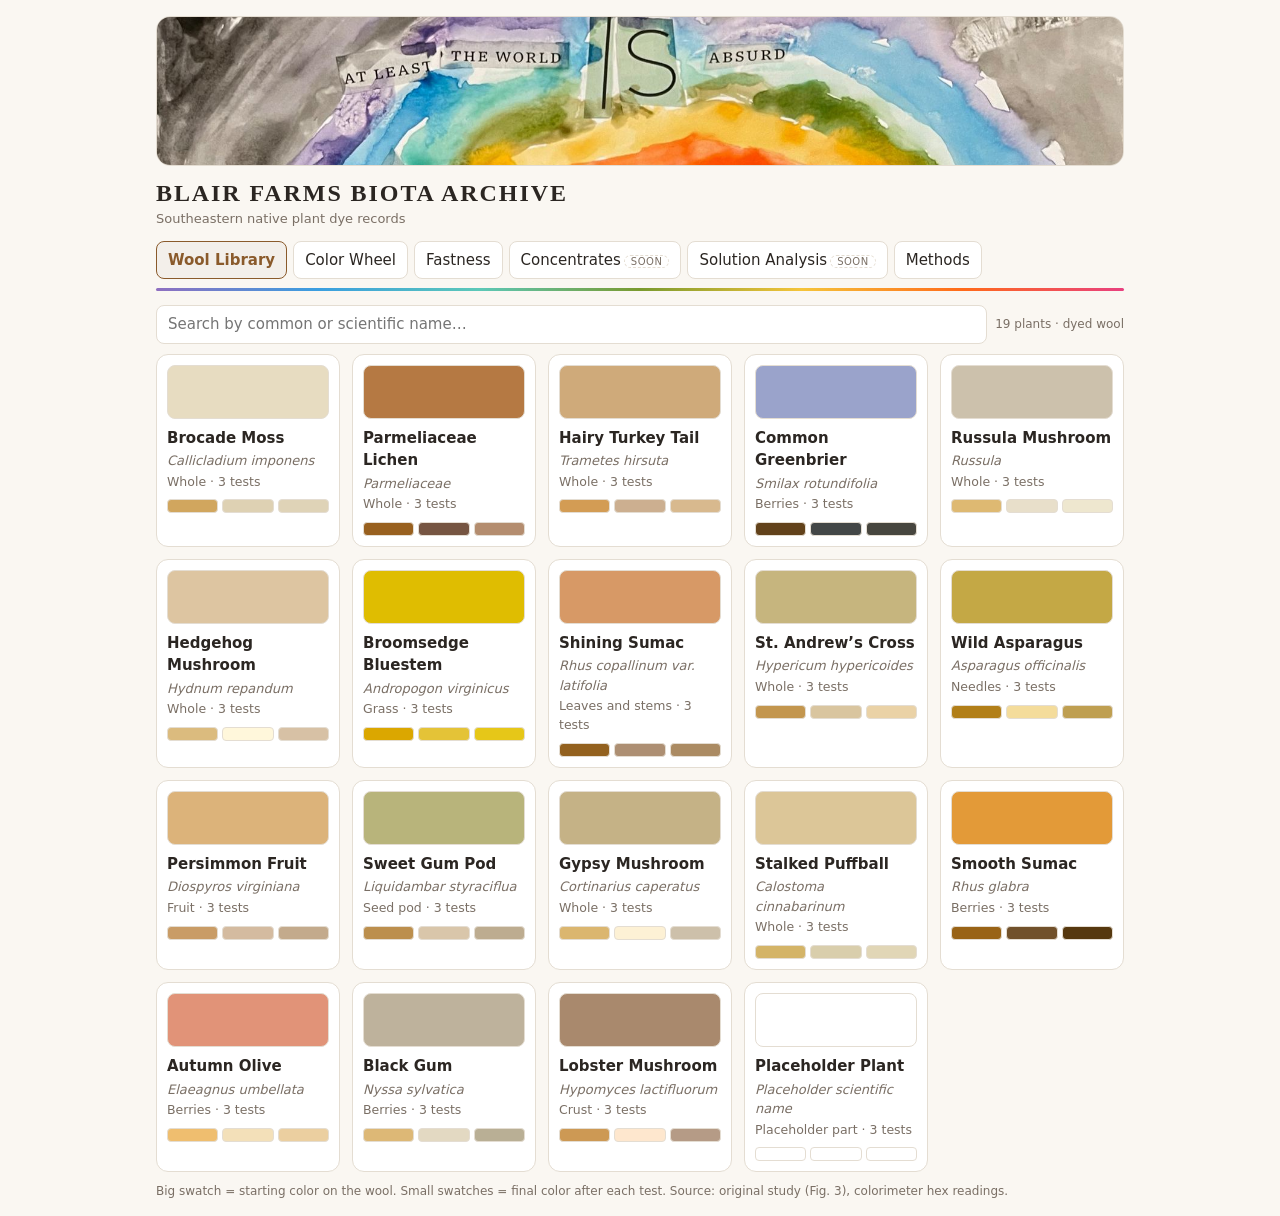
==== commit b96ece52: "Add files via upload" ====
--- a/index.html
+++ b/index.html
@@ -1,159 +1,28 @@
 <!DOCTYPE html>
-<html lang="en"><head><meta charset="utf-8">
-<meta name="viewport" content="width=device-width, initial-scale=1, viewport-fit=cover">
-<title>BLAIR FARMS BIOTA ARCHIVE</title>
-<style>
-:root{--bg:#faf7f2;--card:#fff;--ink:#2b2622;--mute:#7a6f65;--line:#e4ddd2;--acc:#8a5a2b;color-scheme:light;box-sizing:border-box;padding-top:env(safe-area-inset-top,0px);padding-bottom:env(safe-area-inset-bottom,0px)}
-@media (prefers-color-scheme:dark){:root:not([data-theme="light"]){--bg:#1c1916;--card:#26221e;--ink:#efe8de;--mute:#a69b8e;--line:#3a342d;--acc:#d9a066;color-scheme:dark}}
-:root[data-theme="dark"]{--bg:#1c1916;--card:#26221e;--ink:#efe8de;--mute:#a69b8e;--line:#3a342d;--acc:#d9a066;color-scheme:dark}
-html{scroll-padding-top:env(safe-area-inset-top,0px)}*{box-sizing:border-box}
-body{margin:0;background:var(--bg);color:var(--ink);font:15px/1.5 system-ui,-apple-system,"Segoe UI",sans-serif}
-.w{max-width:1000px;margin:0 auto;padding:16px}
-h1{font:600 24px Georgia,serif;letter-spacing:.08em;margin:0}h2{font:600 17px Georgia,serif;margin:22px 0 8px}
-.sub{color:var(--mute);font-size:13px;margin:2px 0 12px}
-.tabs{display:flex;gap:6px;flex-wrap:wrap;margin:10px 0 14px;border-bottom:1px solid var(--line);padding-bottom:10px}
-.bar{display:flex;gap:8px;flex-wrap:wrap;align-items:center;margin:10px 0}
-button,select,input{font:inherit;color:var(--ink);background:var(--card);border:1px solid var(--line);border-radius:8px;padding:7px 11px}
-button{cursor:pointer}button.on{border-color:var(--acc);color:var(--acc);font-weight:600}
-.soon{font-size:10px;text-transform:uppercase;letter-spacing:.05em;color:var(--mute);border:1px dashed var(--line);border-radius:99px;padding:0 6px;margin-left:3px}
-.grid{display:grid;grid-template-columns:repeat(auto-fill,minmax(170px,1fr));gap:12px}
-.card{background:var(--card);border:1px solid var(--line);border-radius:12px;padding:10px;cursor:pointer;display:flex;flex-direction:column;gap:2px}
-.card:hover{border-color:var(--acc)}.card i{color:var(--mute);font-size:13px}.card small{color:var(--mute)}
-.sw{height:54px;border-radius:8px;margin-bottom:6px;border:1px solid var(--line)}
-.strip{display:flex;gap:4px;margin-top:6px}.strip span{flex:1;height:14px;border-radius:4px;border:1px solid var(--line)}
-.ov{position:fixed;inset:0;background:rgba(0,0,0,.5);display:flex;justify-content:center;align-items:flex-start;overflow:auto;padding:16px;z-index:5}
-.md{background:var(--bg);border-radius:14px;padding:16px;width:100%;max-width:720px;margin:auto}
-.t{background:var(--card);border:1px solid var(--line);border-radius:10px;padding:10px;margin:8px 0}
-.row{display:flex;gap:6px;flex-wrap:wrap;align-items:flex-end}
-.chip{width:58px;text-align:center;font-size:11px;color:var(--mute)}.chip div{height:34px;border-radius:6px;border:1px solid var(--line);margin-bottom:2px}
-.rk{display:grid;grid-template-columns:76px 1fr 48px;gap:8px;align-items:center;margin:5px 0;font-size:13px}
-.rk .b{height:16px;border-radius:5px;background:var(--acc);opacity:.85}.rk .g{display:flex;gap:6px}
-.rk .g span{width:30px;height:16px;border-radius:4px;border:1px solid var(--line)}
-.pad{overflow-x:auto}svg{max-width:100%;height:auto}svg text{fill:var(--mute);font-size:11px}
-.note{font-size:12px;color:var(--mute)}
-.wh{position:relative;width:min(100%,460px);aspect-ratio:1;margin:0 auto}
-.wh .bg{position:absolute;inset:13%;border-radius:50%;background:radial-gradient(circle,#fff 0%,rgba(255,255,255,0) 72%),conic-gradient(hsl(0,100%,50%),hsl(60,100%,50%),hsl(120,100%,50%),hsl(180,100%,50%),hsl(240,100%,50%),hsl(300,100%,50%),hsl(360,100%,50%));border:1px solid var(--line)}
-.wh svg{position:absolute;inset:0;width:100%;height:100%}
-.cov{display:flex;flex-wrap:wrap;gap:6px;margin:10px 0}.cov span{font-size:12px;padding:3px 9px;border-radius:99px;border:1px solid var(--line)}.cov .y{color:#fff;text-shadow:0 0 2px rgba(0,0,0,.6)}.cov .n{color:var(--mute);border-style:dashed}
-.ph{border:2px dashed var(--line);border-radius:14px;padding:18px;background:var(--card)}
-.fm{background:var(--card);border:1px solid var(--line);border-radius:10px;padding:12px;overflow-x:auto;font:13px/1.6 ui-monospace,Menlo,Consolas,monospace;white-space:pre}
-.tb{border-collapse:collapse;font-size:13px;margin:8px 0}.tb td,.tb th{border:1px solid var(--line);padding:4px 10px;text-align:right}.tb td:first-child{text-align:left}
-</style></head><body><div class="w">
-<h1>BLAIR FARMS BIOTA ARCHIVE</h1>
-<div class="sub">Southeastern native plant dye records</div>
-<div class="tabs" id="tabs"></div><div id="app"></div><div id="ov"></div></div>
-<script type="application/json" id="d">{"schema":1,
-"wool":[
-{"id":"BM","common":"Brocade Moss","sci":"Callicladium imponens","part":"Whole","mordant":"10% alum, 5% cream of tartar","notes":"","tests":[{"id":"BM0","date":"","aspect":"Lightfastness","texture":4,"notes":"Source: original study, Fig. 3 (colorimeter hex readings).","colors":[{"l":"Start","h":"#e7dcc1"},{"l":"Wk 1","h":"#aaa394"},{"l":"Wk 2","h":"#978058"},{"l":"Wk 3","h":"#e4d9c8"},{"l":"Wk 4","h":"#d1a65e"}]},{"id":"BM1","date":"","aspect":"Waterfastness","texture":4,"notes":"Source: original study, Fig. 3 (colorimeter hex readings).","colors":[{"l":"Start","h":"#e7dcc1"},{"l":"Wk 1","h":"#c7c1b2"},{"l":"Wk 2","h":"#d6cfb2"},{"l":"Wk 3","h":"#dbd1b7"},{"l":"Wk 4","h":"#ded1b3"}]},{"id":"BM2","date":"","aspect":"Washfastness","texture":5,"notes":"Source: original study, Fig. 3 (colorimeter hex readings).","colors":[{"l":"Start","h":"#e7dcc1"},{"l":"Wk 1","h":"#e3e5da"},{"l":"Wk 2","h":"#a08f6f"},{"l":"Wk 3","h":"#d2c4a6"},{"l":"Wk 4","h":"#dfd3b7"}]}]},
-{"id":"PL","common":"Parmeliaceae Lichen","sci":"Parmeliaceae","part":"Whole","mordant":"10% alum, 5% cream of tartar","notes":"","tests":[{"id":"PL0","date":"","aspect":"Lightfastness","texture":4,"notes":"Source: original study, Fig. 3 (colorimeter hex readings).","colors":[{"l":"Start","h":"#b57943"},{"l":"Wk 1","h":"#55361a"},{"l":"Wk 2","h":"#6d4214"},{"l":"Wk 3","h":"#704932"},{"l":"Wk 4","h":"#98601f"}]},{"id":"PL1","date":"","aspect":"Waterfastness","texture":4,"notes":"Source: original study, Fig. 3 (colorimeter hex readings).","colors":[{"l":"Start","h":"#b57943"},{"l":"Wk 1","h":"#875d43"},{"l":"Wk 2","h":"#7a552e"},{"l":"Wk 3","h":"#6d4b30"},{"l":"Wk 4","h":"#765542"}]},{"id":"PL2","date":"","aspect":"Washfastness","texture":5,"notes":"Source: original study, Fig. 3 (colorimeter hex readings).","colors":[{"l":"Start","h":"#b57943"},{"l":"Wk 1","h":"#966847"},{"l":"Wk 2","h":"#7c5430"},{"l":"Wk 3","h":"#4d3119"},{"l":"Wk 4","h":"#b48d6f"}]}]},
-{"id":"HTT","common":"Hairy Turkey Tail","sci":"Trametes hirsuta","part":"Whole","mordant":"10% alum, 5% cream of tartar","notes":"","tests":[{"id":"HTT0","date":"","aspect":"Lightfastness","texture":4,"notes":"Source: original study, Fig. 3 (colorimeter hex readings).","colors":[{"l":"Start","h":"#cfaa7a"},{"l":"Wk 1","h":"#bfa98a"},{"l":"Wk 2","h":"#8e6d39"},{"l":"Wk 3","h":"#cab092"},{"l":"Wk 4","h":"#d39c54"}]},{"id":"HTT1","date":"","aspect":"Waterfastness","texture":4,"notes":"Source: original study, Fig. 3 (colorimeter hex readings).","colors":[{"l":"Start","h":"#cfaa7a"},{"l":"Wk 1","h":"#9e8b80"},{"l":"Wk 2","h":"#947451"},{"l":"Wk 3","h":"#ab906b"},{"l":"Wk 4","h":"#ccaf90"}]},{"id":"HTT2","date":"","aspect":"Washfastness","texture":5,"notes":"Source: original study, Fig. 3 (colorimeter hex readings).","colors":[{"l":"Start","h":"#cfaa7a"},{"l":"Wk 1","h":"#c1b19b"},{"l":"Wk 2","h":"#917147"},{"l":"Wk 3","h":"#7f6542"},{"l":"Wk 4","h":"#d8b98e"}]}]},
-{"id":"CG","common":"Common Greenbrier","sci":"Smilax rotundifolia","part":"Berries","mordant":"10% alum, 5% cream of tartar","notes":"","tests":[{"id":"CG0","date":"","aspect":"Lightfastness","texture":3,"notes":"Source: original study, Fig. 3 (colorimeter hex readings).","colors":[{"l":"Start","h":"#9aa3cb"},{"l":"Wk 1","h":"#4c3e3a"},{"l":"Wk 2","h":"#6d5335"},{"l":"Wk 3","h":"#34302d"},{"l":"Wk 4","h":"#62421b"}]},{"id":"CG1","date":"","aspect":"Waterfastness","texture":4,"notes":"Source: original study, Fig. 3 (colorimeter hex readings).","colors":[{"l":"Start","h":"#9aa3cb"},{"l":"Wk 1","h":"#6a7078"},{"l":"Wk 2","h":"#363a39"},{"l":"Wk 3","h":"#373b38"},{"l":"Wk 4","h":"#434747"}]},{"id":"CG2","date":"","aspect":"Washfastness","texture":5,"notes":"Source: original study, Fig. 3 (colorimeter hex readings).","colors":[{"l":"Start","h":"#9aa3cb"},{"l":"Wk 1","h":"#4d5863"},{"l":"Wk 2","h":"#211d13"},{"l":"Wk 3","h":"#323230"},{"l":"Wk 4","h":"#47463f"}]}]},
-{"id":"RU","common":"Russula Mushroom","sci":"Russula","part":"Whole","mordant":"10% alum, 5% cream of tartar","notes":"","tests":[{"id":"RU0","date":"","aspect":"Lightfastness","texture":4,"notes":"Source: original study, Fig. 3 (colorimeter hex readings).","colors":[{"l":"Start","h":"#ccc1ac"},{"l":"Wk 1","h":"#b8b3a1"},{"l":"Wk 2","h":"#a08b5b"},{"l":"Wk 3","h":"#c0b6a7"},{"l":"Wk 4","h":"#deb972"}]},{"id":"RU1","date":"","aspect":"Waterfastness","texture":4,"notes":"Source: original study, Fig. 3 (colorimeter hex readings).","colors":[{"l":"Start","h":"#ccc1ac"},{"l":"Wk 1","h":"#cbd0c6"},{"l":"Wk 2","h":"#d3caab"},{"l":"Wk 3","h":"#b4ab8c"},{"l":"Wk 4","h":"#e8dfca"}]},{"id":"RU2","date":"","aspect":"Washfastness","texture":5,"notes":"Source: original study, Fig. 3 (colorimeter hex readings).","colors":[{"l":"Start","h":"#ccc1ac"},{"l":"Wk 1","h":"#dcdbd2"},{"l":"Wk 2","h":"#bca98c"},{"l":"Wk 3","h":"#d7ceaf"},{"l":"Wk 4","h":"#eee7cf"}]}]},
-{"id":"HM","common":"Hedgehog Mushroom","sci":"Hydnum repandum","part":"Whole","mordant":"10% alum, 5% cream of tartar","notes":"","tests":[{"id":"HM0","date":"","aspect":"Lightfastness","texture":3,"notes":"Source: original study, Fig. 3 (colorimeter hex readings).","colors":[{"l":"Start","h":"#ddc5a1"},{"l":"Wk 1","h":"#ab9e87"},{"l":"Wk 2","h":"#a98a4c"},{"l":"Wk 3","h":"#eadbc6"},{"l":"Wk 4","h":"#dbbb7e"}]},{"id":"HM1","date":"","aspect":"Waterfastness","texture":4,"notes":"Source: original study, Fig. 3 (colorimeter hex readings).","colors":[{"l":"Start","h":"#ddc5a1"},{"l":"Wk 1","h":"#d0cbbd"},{"l":"Wk 2","h":"#f0edd6"},{"l":"Wk 3","h":"#e8d8be"},{"l":"Wk 4","h":"#fff7db"}]},{"id":"HM2","date":"","aspect":"Washfastness","texture":5,"notes":"Source: original study, Fig. 3 (colorimeter hex readings).","colors":[{"l":"Start","h":"#ddc5a1"},{"l":"Wk 1","h":"#e2dcce"},{"l":"Wk 2","h":"#f8efd3"},{"l":"Wk 3","h":"#dbc8a3"},{"l":"Wk 4","h":"#d7c1a5"}]}]},
-{"id":"BB","common":"Broomsedge Bluestem","sci":"Andropogon virginicus","part":"Grass","mordant":"10% alum, 5% cream of tartar","notes":"","tests":[{"id":"BB0","date":"","aspect":"Lightfastness","texture":4,"notes":"Source: original study, Fig. 3 (colorimeter hex readings).","colors":[{"l":"Start","h":"#dfbd01"},{"l":"Wk 1","h":"#caa500"},{"l":"Wk 2","h":"#a07800"},{"l":"Wk 3","h":"#dbb71f"},{"l":"Wk 4","h":"#dba700"}]},{"id":"BB1","date":"","aspect":"Waterfastness","texture":4,"notes":"Source: original study, Fig. 3 (colorimeter hex readings).","colors":[{"l":"Start","h":"#dfbd01"},{"l":"Wk 1","h":"#bf9b02"},{"l":"Wk 2","h":"#e1c920"},{"l":"Wk 3","h":"#ead41e"},{"l":"Wk 4","h":"#e4c337"}]},{"id":"BB2","date":"","aspect":"Washfastness","texture":5,"notes":"Source: original study, Fig. 3 (colorimeter hex readings).","colors":[{"l":"Start","h":"#dfbd01"},{"l":"Wk 1","h":"#e3d617"},{"l":"Wk 2","h":"#e9cf03"},{"l":"Wk 3","h":"#d5b904"},{"l":"Wk 4","h":"#e6c718"}]}]},
-{"id":"SS","common":"Shining Sumac","sci":"Rhus copallinum var. latifolia","part":"Leaves and stems","mordant":"10% alum, 5% cream of tartar","notes":"","tests":[{"id":"SS0","date":"","aspect":"Lightfastness","texture":3,"notes":"Source: original study, Fig. 3 (colorimeter hex readings).","colors":[{"l":"Start","h":"#d79966"},{"l":"Wk 1","h":"#745b49"},{"l":"Wk 2","h":"#684118"},{"l":"Wk 3","h":"#9a6e5a"},{"l":"Wk 4","h":"#93611f"}]},{"id":"SS1","date":"","aspect":"Waterfastness","texture":4,"notes":"Source: original study, Fig. 3 (colorimeter hex readings).","colors":[{"l":"Start","h":"#d79966"},{"l":"Wk 1","h":"#9e7d60"},{"l":"Wk 2","h":"#836440"},{"l":"Wk 3","h":"#9e8369"},{"l":"Wk 4","h":"#ad8f73"}]},{"id":"SS2","date":"","aspect":"Washfastness","texture":5,"notes":"Source: original study, Fig. 3 (colorimeter hex readings).","colors":[{"l":"Start","h":"#d79966"},{"l":"Wk 1","h":"#9c8068"},{"l":"Wk 2","h":"#5b4223"},{"l":"Wk 3","h":"#8d7257"},{"l":"Wk 4","h":"#ab8b63"}]}]},
-{"id":"SAC","common":"St. Andrew’s Cross","sci":"Hypericum hypericoides","part":"Whole","mordant":"10% alum, 5% cream of tartar","notes":"","tests":[{"id":"SAC0","date":"","aspect":"Lightfastness","texture":4,"notes":"Source: original study, Fig. 3 (colorimeter hex readings).","colors":[{"l":"Start","h":"#c6b57e"},{"l":"Wk 1","h":"#a28e69"},{"l":"Wk 2","h":"#af914d"},{"l":"Wk 3","h":"#d2b99c"},{"l":"Wk 4","h":"#c3964e"}]},{"id":"SAC1","date":"","aspect":"Waterfastness","texture":4,"notes":"Source: original study, Fig. 3 (colorimeter hex readings).","colors":[{"l":"Start","h":"#c6b57e"},{"l":"Wk 1","h":"#c4ba9a"},{"l":"Wk 2","h":"#b69d6d"},{"l":"Wk 3","h":"#e9d1a3"},{"l":"Wk 4","h":"#d9c59f"}]},{"id":"SAC2","date":"","aspect":"Washfastness","texture":5,"notes":"Source: original study, Fig. 3 (colorimeter hex readings).","colors":[{"l":"Start","h":"#c6b57e"},{"l":"Wk 1","h":"#d2c497"},{"l":"Wk 2","h":"#a8864c"},{"l":"Wk 3","h":"#bea575"},{"l":"Wk 4","h":"#ead2a6"}]}]},
-{"id":"WA","common":"Wild Asparagus","sci":"Asparagus officinalis","part":"Needles","mordant":"10% alum, 5% cream of tartar","notes":"","tests":[{"id":"WA0","date":"","aspect":"Lightfastness","texture":4,"notes":"Source: original study, Fig. 3 (colorimeter hex readings).","colors":[{"l":"Start","h":"#c4a845"},{"l":"Wk 1","h":"#b19863"},{"l":"Wk 2","h":"#af861e"},{"l":"Wk 3","h":"#d9bd7b"},{"l":"Wk 4","h":"#b27f18"}]},{"id":"WA1","date":"","aspect":"Waterfastness","texture":4,"notes":"Source: original study, Fig. 3 (colorimeter hex readings).","colors":[{"l":"Start","h":"#c4a845"},{"l":"Wk 1","h":"#baab85"},{"l":"Wk 2","h":"#e8ca86"},{"l":"Wk 3","h":"#bca15e"},{"l":"Wk 4","h":"#f4dc9b"}]},{"id":"WA2","date":"","aspect":"Washfastness","texture":5,"notes":"Source: original study, Fig. 3 (colorimeter hex readings).","colors":[{"l":"Start","h":"#c4a845"},{"l":"Wk 1","h":"#ccbf81"},{"l":"Wk 2","h":"#ba9639"},{"l":"Wk 3","h":"#cfae63"},{"l":"Wk 4","h":"#bf9f51"}]}]},
-{"id":"PF","common":"Persimmon Fruit","sci":"Diospyros virginiana","part":"Fruit","mordant":"10% alum, 5% cream of tartar","notes":"","tests":[{"id":"PF0","date":"","aspect":"Lightfastness","texture":3,"notes":"Source: original study, Fig. 3 (colorimeter hex readings).","colors":[{"l":"Start","h":"#dcb37a"},{"l":"Wk 1","h":"#a2907e"},{"l":"Wk 2","h":"#8e6833"},{"l":"Wk 3","h":"#f5decb"},{"l":"Wk 4","h":"#c99c66"}]},{"id":"PF1","date":"","aspect":"Waterfastness","texture":4,"notes":"Source: original study, Fig. 3 (colorimeter hex readings).","colors":[{"l":"Start","h":"#dcb37a"},{"l":"Wk 1","h":"#d4a789"},{"l":"Wk 2","h":"#a89077"},{"l":"Wk 3","h":"#87705a"},{"l":"Wk 4","h":"#d4bba0"}]},{"id":"PF2","date":"","aspect":"Washfastness","texture":5,"notes":"Source: original study, Fig. 3 (colorimeter hex readings).","colors":[{"l":"Start","h":"#dcb37a"},{"l":"Wk 1","h":"#c2bcae"},{"l":"Wk 2","h":"#ead5bb"},{"l":"Wk 3","h":"#c6ac8e"},{"l":"Wk 4","h":"#c3aa8c"}]}]},
-{"id":"SG","common":"Sweet Gum Pod","sci":"Liquidambar styraciflua","part":"Seed pod","mordant":"10% alum, 5% cream of tartar","notes":"","tests":[{"id":"SG0","date":"","aspect":"Lightfastness","texture":4,"notes":"Source: original study, Fig. 3 (colorimeter hex readings).","colors":[{"l":"Start","h":"#b8b47b"},{"l":"Wk 1","h":"#af9b7f"},{"l":"Wk 2","h":"#785a1c"},{"l":"Wk 3","h":"#c4ae96"},{"l":"Wk 4","h":"#bc8f4d"}]},{"id":"SG1","date":"","aspect":"Waterfastness","texture":4,"notes":"Source: original study, Fig. 3 (colorimeter hex readings).","colors":[{"l":"Start","h":"#b8b47b"},{"l":"Wk 1","h":"#cdc4b3"},{"l":"Wk 2","h":"#918259"},{"l":"Wk 3","h":"#bdac92"},{"l":"Wk 4","h":"#d9c6aa"}]},{"id":"SG2","date":"","aspect":"Washfastness","texture":5,"notes":"Source: original study, Fig. 3 (colorimeter hex readings).","colors":[{"l":"Start","h":"#b8b47b"},{"l":"Wk 1","h":"#ccc5b3"},{"l":"Wk 2","h":"#dccbaf"},{"l":"Wk 3","h":"#d8c6aa"},{"l":"Wk 4","h":"#bdac90"}]}]},
-{"id":"GM","common":"Gypsy Mushroom","sci":"Cortinarius caperatus","part":"Whole","mordant":"10% alum, 5% cream of tartar","notes":"","tests":[{"id":"GM0","date":"","aspect":"Lightfastness","texture":4,"notes":"Source: original study, Fig. 3 (colorimeter hex readings).","colors":[{"l":"Start","h":"#c5b286"},{"l":"Wk 1","h":"#d5d0bb"},{"l":"Wk 2","h":"#9d824a"},{"l":"Wk 3","h":"#d6cbb8"},{"l":"Wk 4","h":"#dbb66f"}]},{"id":"GM1","date":"","aspect":"Waterfastness","texture":4,"notes":"Source: original study, Fig. 3 (colorimeter hex readings).","colors":[{"l":"Start","h":"#c5b286"},{"l":"Wk 1","h":"#d4d1c0"},{"l":"Wk 2","h":"#ad9d7a"},{"l":"Wk 3","h":"#e2dec9"},{"l":"Wk 4","h":"#fdf1d5"}]},{"id":"GM2","date":"","aspect":"Washfastness","texture":5,"notes":"Source: original study, Fig. 3 (colorimeter hex readings).","colors":[{"l":"Start","h":"#c5b286"},{"l":"Wk 1","h":"#cdcec3"},{"l":"Wk 2","h":"#d3c9af"},{"l":"Wk 3","h":"#d3c9af"},{"l":"Wk 4","h":"#cdc0aa"}]}]},
-{"id":"SP","common":"Stalked Puffball","sci":"Calostoma cinnabarinum","part":"Whole","mordant":"10% alum, 5% cream of tartar","notes":"","tests":[{"id":"SP0","date":"","aspect":"Lightfastness","texture":4,"notes":"Source: original study, Fig. 3 (colorimeter hex readings).","colors":[{"l":"Start","h":"#dcc698"},{"l":"Wk 1","h":"#d4ceb2"},{"l":"Wk 2","h":"#98814a"},{"l":"Wk 3","h":"#c3b69a"},{"l":"Wk 4","h":"#d4b467"}]},{"id":"SP1","date":"","aspect":"Waterfastness","texture":4,"notes":"Source: original study, Fig. 3 (colorimeter hex readings).","colors":[{"l":"Start","h":"#dcc698"},{"l":"Wk 1","h":"#ced2c1"},{"l":"Wk 2","h":"#b5ab8c"},{"l":"Wk 3","h":"#c9bd9c"},{"l":"Wk 4","h":"#d9ceac"}]},{"id":"SP2","date":"","aspect":"Washfastness","texture":5,"notes":"Source: original study, Fig. 3 (colorimeter hex readings).","colors":[{"l":"Start","h":"#dcc698"},{"l":"Wk 1","h":"#dcdbc6"},{"l":"Wk 2","h":"#f9eeca"},{"l":"Wk 3","h":"#eee5c6"},{"l":"Wk 4","h":"#e1d6b6"}]}]},
-{"id":"SMS","common":"Smooth Sumac","sci":"Rhus glabra","part":"Berries","mordant":"10% alum, 5% cream of tartar","notes":"","tests":[{"id":"SMS0","date":"","aspect":"Lightfastness","texture":4,"notes":"Source: original study, Fig. 3 (colorimeter hex readings).","colors":[{"l":"Start","h":"#e39a38"},{"l":"Wk 1","h":"#412607"},{"l":"Wk 2","h":"#7f5815"},{"l":"Wk 3","h":"#6d513c"},{"l":"Wk 4","h":"#996316"}]},{"id":"SMS1","date":"","aspect":"Waterfastness","texture":4,"notes":"Source: original study, Fig. 3 (colorimeter hex readings).","colors":[{"l":"Start","h":"#e39a38"},{"l":"Wk 1","h":"#866645"},{"l":"Wk 2","h":"#5f3b16"},{"l":"Wk 3","h":"#493212"},{"l":"Wk 4","h":"#71512b"}]},{"id":"SMS2","date":"","aspect":"Washfastness","texture":5,"notes":"Source: original study, Fig. 3 (colorimeter hex readings).","colors":[{"l":"Start","h":"#e39a38"},{"l":"Wk 1","h":"#2e1901"},{"l":"Wk 2","h":"#876538"},{"l":"Wk 3","h":"#715225"},{"l":"Wk 4","h":"#56380f"}]}]},
-{"id":"AO","common":"Autumn Olive","sci":"Elaeagnus umbellata","part":"Berries","mordant":"10% alum, 5% cream of tartar","notes":"","tests":[{"id":"AO0","date":"","aspect":"Lightfastness","texture":3,"notes":"Source: original study, Fig. 3 (colorimeter hex readings).","colors":[{"l":"Start","h":"#e19378"},{"l":"Wk 1","h":"#b38c76"},{"l":"Wk 2","h":"#b5904d"},{"l":"Wk 3","h":"#ead3b9"},{"l":"Wk 4","h":"#efbe6f"}]},{"id":"AO1","date":"","aspect":"Waterfastness","texture":4,"notes":"Source: original study, Fig. 3 (colorimeter hex readings).","colors":[{"l":"Start","h":"#e19378"},{"l":"Wk 1","h":"#c5a28b"},{"l":"Wk 2","h":"#c2b493"},{"l":"Wk 3","h":"#ddc49f"},{"l":"Wk 4","h":"#f3e0b9"}]},{"id":"AO2","date":"","aspect":"Washfastness","texture":5,"notes":"Source: original study, Fig. 3 (colorimeter hex readings).","colors":[{"l":"Start","h":"#e19378"},{"l":"Wk 1","h":"#caab93"},{"l":"Wk 2","h":"#fce1b4"},{"l":"Wk 3","h":"#e0c396"},{"l":"Wk 4","h":"#ebcfa0"}]}]},
-{"id":"BGT","common":"Black Gum","sci":"Nyssa sylvatica","part":"Berries","mordant":"10% alum, 5% cream of tartar","notes":"","tests":[{"id":"BGT0","date":"","aspect":"Lightfastness","texture":4,"notes":"Source: original study, Fig. 3 (colorimeter hex readings).","colors":[{"l":"Start","h":"#beb29c"},{"l":"Wk 1","h":"#c9c0ae"},{"l":"Wk 2","h":"#ab8b52"},{"l":"Wk 3","h":"#aa9885"},{"l":"Wk 4","h":"#ddb876"}]},{"id":"BGT1","date":"","aspect":"Waterfastness","texture":4,"notes":"Source: original study, Fig. 3 (colorimeter hex readings).","colors":[{"l":"Start","h":"#beb29c"},{"l":"Wk 1","h":"#b9b7a6"},{"l":"Wk 2","h":"#bdb69e"},{"l":"Wk 3","h":"#bfb4a1"},{"l":"Wk 4","h":"#e3d9c2"}]},{"id":"BGT2","date":"","aspect":"Washfastness","texture":5,"notes":"Source: original study, Fig. 3 (colorimeter hex readings).","colors":[{"l":"Start","h":"#beb29c"},{"l":"Wk 1","h":"#d2d5cc"},{"l":"Wk 2","h":"#e8dec4"},{"l":"Wk 3","h":"#c1b7a1"},{"l":"Wk 4","h":"#b9af95"}]}]},
-{"id":"RL","common":"Lobster Mushroom","sci":"Hypomyces lactifluorum","part":"Crust","mordant":"10% alum, 5% cream of tartar","notes":"","tests":[{"id":"RL0","date":"","aspect":"Lightfastness","texture":4,"notes":"Source: original study, Fig. 3 (colorimeter hex readings).","colors":[{"l":"Start","h":"#a9896d"},{"l":"Wk 1","h":"#8a715b"},{"l":"Wk 2","h":"#8a6b3c"},{"l":"Wk 3","h":"#af947a"},{"l":"Wk 4","h":"#cd9954"}]},{"id":"RL1","date":"","aspect":"Waterfastness","texture":4,"notes":"Source: original study, Fig. 3 (colorimeter hex readings).","colors":[{"l":"Start","h":"#a9896d"},{"l":"Wk 1","h":"#b3a391"},{"l":"Wk 2","h":"#a08666"},{"l":"Wk 3","h":"#bba189"},{"l":"Wk 4","h":"#fee7ce"}]},{"id":"RL2","date":"","aspect":"Washfastness","texture":5,"notes":"Source: original study, Fig. 3 (colorimeter hex readings).","colors":[{"l":"Start","h":"#a9896d"},{"l":"Wk 1","h":"#af9b85"},{"l":"Wk 2","h":"#b99c7f"},{"l":"Wk 3","h":"#a98f77"},{"l":"Wk 4","h":"#b59b86"}]}]}
-],
-"concentrates":[]}</script>
-<script>
-let D;try{D=JSON.parse(document.getElementById('d').textContent)}catch(e){D={wool:[],concentrates:[]}}
-const W=D.wool||[],$=id=>document.getElementById(id),esc=s=>String(s==null?'':s).replace(/[&<>"]/g,c=>({'&':'&amp;','<':'&lt;','>':'&gt;','"':'&quot;'}[c]));
-const TY=['Lightfastness','Waterfastness','Washfastness'],LC=['#e0a030','#3b82c4','#8a63c9','#4aa56b','#c9566b'];
-function lab(h){const r=[1,3,5].map(i=>parseInt(h.substr(i,2),16)/255).map(v=>v<=.04045?v/12.92:Math.pow((v+.055)/1.055,2.4));
-const x=(r[0]*.4124+r[1]*.3576+r[2]*.1805)/.95047,y=r[0]*.2126+r[1]*.7152+r[2]*.0722,z=(r[0]*.0193+r[1]*.1192+r[2]*.9505)/1.08883,f=t=>t>.008856?Math.cbrt(t):7.787*t+16/116;
-return[116*f(y)-16,500*(f(x)-f(y)),200*(f(y)-f(z))]}
-const dE=(a,b)=>{const p=lab(a),q=lab(b);return Math.hypot(p[0]-q[0],p[1]-q[1],p[2]-q[2])};
-const drift=t=>t.colors.map(c=>dE(t.colors[0].h,c.h)),last=t=>t.colors[t.colors.length-1],P=id=>W.find(p=>p.id===id);
-let tab='lib',cur=null,q='',vp=(W[0]||{}).id,va='All',wm='all',mx='0:0';
-const TABS=[['lib','Wool Library'],['wheel','Color Wheel'],['fast','Fastness'],['conc','Concentrates',1],['sol','Solution Analysis',1],['meth','Methods']];
-function go(t){tab=t;draw()}
-function draw(){$('tabs').innerHTML=TABS.map(t=>`<button class="${t[0]==tab?'on':''}" onclick="go('${t[0]}')">${t[1]}${t[2]?'<span class="soon">soon</span>':''}</button>`).join('');
-$('app').innerHTML=({lib:libV,wheel:wheelV,fast:fastV,conc:concV,sol:solV,meth:methV})[tab]();if(tab=='lib')grid()}
-/* Library (read-only) */
-const card=p=>`<div class="card" onclick="openP('${p.id}')"><div class="sw" style="background:${p.tests[0]?p.tests[0].colors[0].h:'#ccc'}"></div><b>${esc(p.common)}</b><i>${esc(p.sci)}</i><small>${esc(p.part)} · ${p.tests.length} test${p.tests.length==1?'':'s'}</small><div class="strip">${p.tests.map(t=>`<span title="${esc(t.aspect)}: final color" style="background:${last(t).h}"></span>`).join('')}</div></div>`;
-function libV(){return`<div class="bar"><input style="flex:1;min-width:160px" placeholder="Search by common or scientific name…" value="${esc(q)}" oninput="q=this.value;grid()"><span class="note">${W.length} plants · dyed wool</span></div><div class="grid" id="g"></div><div class="note" style="margin-top:10px">Big swatch = starting color on the wool. Small swatches = final color after each test. Source: original study (Fig. 3), colorimeter hex readings.</div>`}
-function grid(){const L=W.filter(p=>(p.common+' '+p.sci).toLowerCase().includes(q.toLowerCase()));$('g').innerHTML=L.map(card).join('')||'<div class="note">No matches.</div>'}
-function openP(id){cur=id;modal()}function closeP(){cur=null;modal()}
-function tHtml(t){const d=drift(t);return`<div class="t"><div class="row" style="justify-content:space-between;align-items:center"><b>${esc(t.aspect)}</b><span class="note">${esc(t.date||'date not recorded')} · texture ${esc(t.texture)}/7 · drift ΔE ${d[d.length-1].toFixed(1)}</span></div><div class="row" style="margin-top:8px">${t.colors.map(c=>`<div class="chip"><div style="background:${c.h}"></div>${esc(c.l)}<br>${esc(c.h)}</div>`).join('')}</div>${t.notes?`<div class="note" style="margin-top:6px">${esc(t.notes)}</div>`:''}</div>`}
-function modal(){if(!cur||!P(cur)){$('ov').innerHTML='';return}const p=P(cur);
-$('ov').innerHTML=`<div class="ov" onclick="if(event.target==this)closeP()"><div class="md"><div class="row" style="justify-content:space-between;align-items:center"><div><h2 style="margin:0">${esc(p.common)}</h2><i class="note">${esc(p.sci)}</i></div><button onclick="closeP()">Close</button></div>
-<p class="note">Part used: ${esc(p.part||'not recorded')} · Mordant: ${esc(p.mordant||'not recorded')}${p.notes?' · '+esc(p.notes):''}</p><h2>Tests</h2>${p.tests.map(tHtml).join('')||'<div class="note">No tests recorded.</div>'}</div></div>`}
-/* Color wheel */
-const HN=['Red','Orange','Yellow','Chartreuse','Green','Spring green','Cyan','Azure','Blue','Violet','Magenta','Rose'];
-const pt=(r,a)=>[r*Math.sin(a*Math.PI/180),-r*Math.cos(a*Math.PI/180)];
-const arc=(a0,a1,r0,r1)=>{const A=pt(r1,a0),B=pt(r1,a1),C=pt(r0,a1),D=pt(r0,a0);return`M${A}A${r1},${r1} 0 0 1 ${B}L${C}A${r0},${r0} 0 0 0 ${D}Z`};
-function hsv(h){const r=[1,3,5].map(i=>parseInt(h.substr(i,2),16)/255),m=Math.max(...r),n=Math.min(...r),d=m-n;let H=0;if(d){H=m==r[0]?((r[1]-r[2])/d)%6:m==r[1]?(r[2]-r[0])/d+2:(r[0]-r[1])/d+4;H*=60;if(H<0)H+=360}return[H,m?d/m:0,m]}
-function wheelV(){const pts=[];W.forEach(p=>p.tests.forEach(t=>t.colors.forEach((c,i)=>{if(wm=='final'&&i<t.colors.length-1)return;if(wm=='start'&&i>0)return;pts.push({p,t,c})})));
-const cnt=Array(12).fill(0);let neu=0,dots='';
-pts.forEach(o=>{const[H,S,V]=hsv(o.c.h);if(S<.15||V<.15){neu++;return}cnt[Math.round(H/30)%12]++;const[x,y]=pt(S*74,H);dots+=`<circle cx="${x}" cy="${y}" r="3.6" fill="${o.c.h}" stroke="#000" stroke-opacity=".55" stroke-width=".7" style="cursor:pointer" onclick="openP('${o.p.id}')"><title>${esc(o.p.common)} · ${esc(o.t.aspect)} · ${esc(o.c.l)} · ${o.c.h}</title></circle>`});
-const ring=cnt.map((n,i)=>`<path d="${arc(i*30-14,i*30+14,80,96)}" ${n?`fill="hsl(${i*30},80%,50%)"`:`fill="none" stroke="var(--mute)" stroke-dasharray="2 2"`}><title>${HN[i]}: ${n?n+' colors':'not reached yet'}</title></path>`).join('');
-const got=cnt.filter(n=>n).length,sel=v=>wm==v?' selected':'';
-return`<h2 style="margin-top:0">Color wheel</h2><div class="sub">Which parts of the visible spectrum the dyes reach. Angle is hue, distance from the center is saturation, and every dot is a measured color.</div><div class="bar"><span class="note">Show:</span><select onchange="wm=this.value;draw()"><option value="all"${sel('all')}>Every checkpoint</option><option value="final"${sel('final')}>Final colors only</option><option value="start"${sel('start')}>Starting colors only</option></select><span class="note">${got} of 12 hue families reached · ${neu} neutral or dark colors not plotted</span></div><div class="wh"><div class="bg"></div><svg viewBox="-100 -100 200 200">${ring}${dots}</svg></div><div class="cov">${cnt.map((n,i)=>n?`<span class="y" style="background:hsl(${i*30},70%,42%)">${HN[i]} · ${n}</span>`:`<span class="n">${HN[i]} · none yet</span>`).join('')}</div><div class="note">Dashed ring segments are hues not produced yet. Grays, near-blacks and very pale beiges are counted but sit too close to the center to plot. Click a dot to open its plant.</div>`}
-/* Fastness */
-function fastV(){const ps=W.filter(p=>p.tests.length);if(!vp||!P(vp))vp=(ps[0]||{}).id;
-const asp=['All',...new Set(W.flatMap(p=>p.tests.map(t=>t.aspect)))];
-return`<h2 style="margin-top:0">Color drift for one plant</h2><div class="bar"><select onchange="vp=this.value;draw()">${ps.map(p=>`<option value="${p.id}"${p.id==vp?' selected':''}>${esc(p.common)}</option>`).join('')}</select></div><div class="pad">${chart(P(vp))}</div>
-<div class="note">Drift = CIE76 ΔE from the starting color (see the Methods tab). Around 2.3 is barely visible; higher means the color moved more. Dots show the measured color.</div>
-<h2>Which plants hold their color?</h2><div class="bar"><span class="note">Aspect:</span><select onchange="va=this.value;draw()">${asp.map(a=>`<option${a==va?' selected':''}>${esc(a)}</option>`).join('')}</select></div>${rank()}
-<div class="note" style="margin-top:8px">Shorter bar = more stable (average Start-to-final ΔE across matching tests). Left chip is the start color, right chip is where it ended. The readings came from a colorimeter with a high margin of error, so treat this as exploratory.</div>`}
-function chart(p){if(!p||!p.tests.length)return'<div class="note">No tests recorded.</div>';
-const Wd=640,H=230,L=40,B=28,T=12,n=Math.max(...p.tests.map(t=>t.colors.length)),all=p.tests.map(drift),m=Math.max(5,...all.flat())*1.1,
-X=i=>L+(n>1?i*(Wd-L-16)/(n-1):0),Y=v=>T+(H-T-B)*(1-v/m),l0=p.tests.reduce((a,t)=>t.colors.length>a.length?t.colors:a,[]),lc=t=>LC[(TY.indexOf(t.aspect)>=0?TY.indexOf(t.aspect):3)%LC.length];
-let s=`<svg viewBox="0 0 ${Wd} ${H}" width="${Wd}">`;
-for(let k=0;k<=4;k++){const v=m*k/4;s+=`<line x1="${L}" x2="${Wd-8}" y1="${Y(v)}" y2="${Y(v)}" stroke="var(--line)"/><text x="${L-6}" y="${Y(v)+4}" text-anchor="end">${v.toFixed(0)}</text>`}
-l0.forEach((c,i)=>s+=`<text x="${X(i)}" y="${H-8}" text-anchor="middle">${esc(c.l)}</text>`);
-p.tests.forEach((t,j)=>{const col=lc(t),d=all[j];s+=`<polyline fill="none" stroke="${col}" stroke-width="2" points="${d.map((v,i)=>X(i)+','+Y(v)).join(' ')}"/>`+d.map((v,i)=>`<circle cx="${X(i)}" cy="${Y(v)}" r="6" fill="${t.colors[i].h}" stroke="${col}" stroke-width="2"><title>${esc(t.aspect)} ${esc(t.colors[i].l)}: ${t.colors[i].h}, ΔE ${v.toFixed(1)}</title></circle>`).join('')});
-return s+'</svg><div class="row" style="margin-top:4px">'+p.tests.map(t=>`<span class="note"><b style="color:${lc(t)}">━</b> ${esc(t.aspect)}</span>`).join('')+'</div>'}
-function rank(){const R=W.map(p=>{const ts=p.tests.filter(t=>va=='All'||t.aspect==va);if(!ts.length)return null;const d=ts.map(t=>drift(t).pop());return{p,v:d.reduce((a,b)=>a+b,0)/d.length,s:ts[0].colors[0].h,e:last(ts[0]).h}}).filter(Boolean).sort((a,b)=>a.v-b.v);
-if(!R.length)return'<div class="note">No data for that aspect.</div>';const m=Math.max(...R.map(r=>r.v),1);
-return R.map(r=>`<div class="rk"><div class="g"><span style="background:${r.s}"></span><span style="background:${r.e}"></span></div><div><div class="b" style="width:${Math.max(2,r.v/m*100)}%"></div><div class="note">${esc(r.p.common)}</div></div><div>${r.v.toFixed(1)}</div></div>`).join('')}
-/* Placeholders */
-const ph=(t,d,l)=>`<div class="ph"><h2 style="margin-top:0">${t}</h2><p>${d}</p><div class="note">Planned fields</div><ul>${l.map(x=>`<li>${x}</li>`).join('')}</ul><div class="note">Records loaded: ${(D.concentrates||[]).length}</div></div>`;
-const concV=()=>ph('Concentrate Solutions','Placeholder. Liquid dye concentrates made from the plants in the wool library will be catalogued here.',['Source plant (linked to its wool entry)','Extraction method and date prepared','Concentration and dilution ratio','Shelf-life checks over time','Color of the solution at each checkpoint']);
-const solV=()=>ph('Solution Analysis','Placeholder. Charts for the concentrate records will live here.',['Shelf life over time','Dilution versus color strength','Comparison with the dyed-wool fastness results']);
-/* Methods */
-function methV(){const Lx=[];W.forEach((p,i)=>p.tests.forEach((t,j)=>Lx.push([i+':'+j,p.common+' · '+t.aspect])));
-const[i,j]=mx.split(':').map(Number),t=(W[i]||{tests:[]}).tests[j];let ex='';
-if(t){const a=t.colors[0],b=last(t),A=lab(a.h),B=lab(b.h),f=n=>n.toFixed(2),d=B.map((v,k)=>v-A[k]),row=(c,h,v)=>`<tr><td>${esc(c)}</td><td>${h}</td><td>${f(v[0])}</td><td>${f(v[1])}</td><td>${f(v[2])}</td></tr>`;
-ex=`<table class="tb"><tr><th></th><th>Hex</th><th>L*</th><th>a*</th><th>b*</th></tr>${row(a.l,a.h,A)}${row(b.l,b.h,B)}${row('Difference','',d)}</table><div>ΔE*ab = √( (${f(d[0])})² + (${f(d[1])})² + (${f(d[2])})² ) = <b>${f(dE(a.h,b.h))}</b></div>`}
-return`<h2 style="margin-top:0">How ΔE is calculated</h2><p>Every colorimeter hex reading is converted to CIELAB, and the CIE76 color difference (ΔE*ab) is the straight-line distance between two colors in that space.</p>
-<div class="fm">1. Hex to RGB (0 to 1)
-     R = 0xRR / 255,  G = 0xGG / 255,  B = 0xBB / 255
-
-2. Linearize each channel c (sRGB inverse gamma)
-     c′ = c / 12.92                    if c ≤ 0.04045
-     c′ = ((c + 0.055) / 1.055)^2.4    otherwise
-
-3. Linear RGB to XYZ (sRGB primaries, D65)
-     X = 0.4124·R′ + 0.3576·G′ + 0.1805·B′
-     Y = 0.2126·R′ + 0.7152·G′ + 0.0722·B′
-     Z = 0.0193·R′ + 0.1192·G′ + 0.9505·B′
-
-4. Normalize by the D65 white point
-     x = X / 0.95047,  y = Y / 1.00000,  z = Z / 1.08883
-
-5. Helper function
-     f(t) = t^(1/3)             if t &gt; 0.008856
-     f(t) = 7.787·t + 16/116    otherwise
-
-6. CIELAB
-     L* = 116·f(y) − 16
-     a* = 500·(f(x) − f(y))
-     b* = 200·(f(y) − f(z))
-
-7. CIE76 color difference between color 1 and color 2
-     ΔE*ab = √( (L₂* − L₁*)² + (a₂* − a₁*)² + (b₂* − b₁*)² )</div>
-<h2>Worked example</h2><div class="bar"><select onchange="mx=this.value;draw()">${Lx.map(o=>`<option value="${o[0]}"${o[0]==mx?' selected':''}>${esc(o[1])}</option>`).join('')}</select><span class="note">Start vs. final reading</span></div>${ex}
-<h2>How the archive uses it</h2><p class="note">Drift is the ΔE between a test’s Start reading and each later checkpoint. The ranking averages the Start-to-final ΔE across the selected tests, and lower means the color moved less. A ΔE near 2.3 is roughly the smallest difference a person can notice.</p>
-<p class="note">Caveats: hex values are assumed to be sRGB under D65, which adds error on top of the colorimeter’s own margin of error. CIE76 is the simplest ΔE formula and is uneven for saturated colors. This is not an ISO 105 Grey Scale or Blue Wool rating.</p>`}
-draw();
-</script></body></html>
+<html lang="en">
+  <head>
+    <meta charset="utf-8" />
+    <meta
+      name="viewport"
+      content="width=device-width, initial-scale=1, viewport-fit=cover"
+    />
+    <title>BLAIR FARMS BIOTA ARCHIVE</title>
+    <link rel="icon" type="image/png" href="favicon.png" />
+    <link rel="stylesheet" href="style.css" />
+  </head>
+  <body>
+    <div class="w">
+      <img
+        class="hero"
+        src="banner.jpg"
+        alt="Watercolor rainbow arch with cut-out paper lettering"
+      />
+      <h1>BLAIR FARMS BIOTA ARCHIVE</h1>
+      <div class="sub">Southeastern native plant dye records</div>
+      <div class="tabs" id="tabs"></div>
+      <div id="app"><div class="note">Loading…</div></div>
+      <div id="ov"></div>
+    </div>
+    <script src="app.js" defer></script>
+  </body>
+</html>
--- a/style.css
+++ b/style.css
@@ -0,0 +1,438 @@
+/* BLAIR FARMS BIOTA ARCHIVE: styles */
+:root {
+  --bg: #faf7f2;
+  --card: #fff;
+  --ink: #2b2622;
+  --mute: #7a6f65;
+  --line: #e4ddd2;
+  --acc: #8a5a2b;
+  color-scheme: light;
+  box-sizing: border-box;
+  padding-top: env(safe-area-inset-top,0px);
+  padding-bottom: env(safe-area-inset-bottom,0px);
+}
+
+@media (prefers-color-scheme:dark) {
+  :root:not([data-theme="light"]) {
+    --bg: #1c1916;
+    --card: #26221e;
+    --ink: #efe8de;
+    --mute: #a69b8e;
+    --line: #3a342d;
+    --acc: #d9a066;
+    color-scheme: dark;
+  }
+}
+
+:root[data-theme="dark"] {
+  --bg: #1c1916;
+  --card: #26221e;
+  --ink: #efe8de;
+  --mute: #a69b8e;
+  --line: #3a342d;
+  --acc: #d9a066;
+  color-scheme: dark;
+}
+
+html {
+  scroll-padding-top: env(safe-area-inset-top,0px);
+}
+
+* {
+  box-sizing: border-box;
+}
+
+body {
+  margin: 0;
+  background: var(--bg);
+  color: var(--ink);
+  font: 15px/1.5 system-ui,-apple-system,"Segoe UI",sans-serif;
+}
+
+.w {
+  max-width: 1000px;
+  margin: 0 auto;
+  padding: 16px;
+}
+
+h1 {
+  font: 600 24px Georgia,serif;
+  letter-spacing: .08em;
+  margin: 0;
+}
+
+h2 {
+  font: 600 17px Georgia,serif;
+  margin: 22px 0 8px;
+}
+
+.sub {
+  color: var(--mute);
+  font-size: 13px;
+  margin: 2px 0 12px;
+}
+
+.tabs {
+  display: flex;
+  gap: 6px;
+  flex-wrap: wrap;
+  margin: 10px 0 14px;
+  padding-bottom: 12px;
+  position: relative;
+}
+
+.tabs::after {
+  content: "";
+  position: absolute;
+  left: 0;
+  right: 0;
+  bottom: 0;
+  height: 3px;
+  border-radius: 2px;
+  background: linear-gradient(
+    90deg,
+    #8f6fc0,
+    #3a9ee0,
+    #5cc8b8,
+    #7a9a2e,
+    #f5c43a,
+    #ff6a1a,
+    #e8407f
+  );
+}
+
+.bar {
+  display: flex;
+  gap: 8px;
+  flex-wrap: wrap;
+  align-items: center;
+  margin: 10px 0;
+}
+
+button,select,input {
+  font: inherit;
+  color: var(--ink);
+  background: var(--card);
+  border: 1px solid var(--line);
+  border-radius: 8px;
+  padding: 7px 11px;
+}
+
+button {
+  cursor: pointer;
+}
+
+button.on {
+  border-color: var(--acc);
+  color: var(--acc);
+  font-weight: 600;
+}
+
+.soon {
+  font-size: 10px;
+  text-transform: uppercase;
+  letter-spacing: .05em;
+  color: var(--mute);
+  border: 1px dashed var(--line);
+  border-radius: 99px;
+  padding: 0 6px;
+  margin-left: 3px;
+}
+
+.grid {
+  display: grid;
+  grid-template-columns: repeat(auto-fill,minmax(170px,1fr));
+  gap: 12px;
+}
+
+.card {
+  background: var(--card);
+  border: 1px solid var(--line);
+  border-radius: 12px;
+  padding: 10px;
+  cursor: pointer;
+  display: flex;
+  flex-direction: column;
+  gap: 2px;
+}
+
+.card:hover {
+  border-color: var(--acc);
+}
+
+.card i {
+  color: var(--mute);
+  font-size: 13px;
+}
+
+.card small {
+  color: var(--mute);
+}
+
+.sw {
+  height: 54px;
+  border-radius: 8px;
+  margin-bottom: 6px;
+  border: 1px solid var(--line);
+}
+
+.strip {
+  display: flex;
+  gap: 4px;
+  margin-top: 6px;
+}
+
+.strip span {
+  flex: 1;
+  height: 14px;
+  border-radius: 4px;
+  border: 1px solid var(--line);
+}
+
+.ov {
+  position: fixed;
+  inset: 0;
+  background: rgba(0,0,0,.5);
+  display: flex;
+  justify-content: center;
+  align-items: flex-start;
+  overflow: auto;
+  padding: 16px;
+  z-index: 5;
+}
+
+.md {
+  background: var(--bg);
+  border-radius: 14px;
+  padding: 16px;
+  width: 100%;
+  max-width: 720px;
+  margin: auto;
+}
+
+.t {
+  background: var(--card);
+  border: 1px solid var(--line);
+  border-radius: 10px;
+  padding: 10px;
+  margin: 8px 0;
+}
+
+.row {
+  display: flex;
+  gap: 6px;
+  flex-wrap: wrap;
+  align-items: flex-end;
+}
+
+.chip {
+  width: 58px;
+  text-align: center;
+  font-size: 11px;
+  color: var(--mute);
+}
+
+.chip div {
+  height: 34px;
+  border-radius: 6px;
+  border: 1px solid var(--line);
+  margin-bottom: 2px;
+}
+
+.rk {
+  display: grid;
+  grid-template-columns: 76px 1fr 48px;
+  gap: 8px;
+  align-items: center;
+  margin: 5px 0;
+  font-size: 13px;
+}
+
+.rk .b {
+  height: 16px;
+  border-radius: 5px;
+  background: var(--acc);
+  opacity: .85;
+}
+
+.rk .g {
+  display: flex;
+  gap: 6px;
+}
+
+.rk .g span {
+  width: 30px;
+  height: 16px;
+  border-radius: 4px;
+  border: 1px solid var(--line);
+}
+
+.pad {
+  overflow-x: auto;
+}
+
+svg {
+  max-width: 100%;
+  height: auto;
+}
+
+svg text {
+  fill: var(--mute);
+  font-size: 11px;
+}
+
+.note {
+  font-size: 12px;
+  color: var(--mute);
+}
+
+.wh {
+  position: relative;
+  width: min(100%,460px);
+  aspect-ratio: 1;
+  margin: 0 auto;
+}
+
+.wh .bg {
+  position: absolute;
+  inset: 13%;
+  border-radius: 50%;
+  background: radial-gradient(circle,#fff 0%,rgba(255,255,255,0) 72%),conic-gradient(hsl(0,100%,50%),hsl(60,100%,50%),hsl(120,100%,50%),hsl(180,100%,50%),hsl(240,100%,50%),hsl(300,100%,50%),hsl(360,100%,50%));
+  border: 1px solid var(--line);
+}
+
+.wh svg {
+  position: absolute;
+  inset: 0;
+  width: 100%;
+  height: 100%;
+}
+
+.cov {
+  display: flex;
+  flex-wrap: wrap;
+  gap: 6px;
+  margin: 10px 0;
+}
+
+.cov span {
+  font-size: 12px;
+  padding: 3px 9px;
+  border-radius: 99px;
+  border: 1px solid var(--line);
+}
+
+.cov .y {
+  color: #fff;
+  text-shadow: 0 0 2px rgba(0,0,0,.6);
+}
+
+.cov .n {
+  color: var(--mute);
+  border-style: dashed;
+}
+
+.ph {
+  border: 2px dashed var(--line);
+  border-radius: 14px;
+  padding: 18px;
+  background: var(--card);
+}
+
+.fm {
+  background: var(--card);
+  border: 1px solid var(--line);
+  border-radius: 10px;
+  padding: 12px;
+  overflow-x: auto;
+  font: 13px/1.6 ui-monospace,Menlo,Consolas,monospace;
+  white-space: pre;
+}
+
+.tb {
+  border-collapse: collapse;
+  font-size: 13px;
+  margin: 8px 0;
+}
+
+.tb td,.tb th {
+  border: 1px solid var(--line);
+  padding: 4px 10px;
+  text-align: right;
+}
+
+.tb td:first-child {
+  text-align: left;
+}
+
+.ck {
+  display: flex;
+  flex-direction: column;
+  align-items: center;
+  gap: 3px;
+  width: 68px;
+  padding: 6px;
+  font-size: 11px;
+}
+
+.ck.on {
+  border-color: var(--acc);
+  box-shadow: 0 0 0 1px var(--acc);
+}
+
+.cs {
+  display: block;
+  width: 100%;
+  height: 28px;
+  border-radius: 5px;
+  border: 1px solid var(--line);
+}
+
+.cmp {
+  display: flex;
+  align-items: center;
+  gap: 12px;
+  flex-wrap: wrap;
+  margin: 14px 0;
+}
+
+.sq {
+  width: 64px;
+  height: 64px;
+  border-radius: 12px;
+  border: 1px solid var(--line);
+}
+
+.big {
+  font: 600 26px Georgia, serif;
+}
+
+details summary {
+  cursor: pointer;
+  margin: 10px 0 6px;
+}
+
+.hero {
+  display: block;
+  width: 100%;
+  height: 150px;
+  object-fit: cover;
+  object-position: 50% 40%;
+  border-radius: 14px;
+  border: 1px solid var(--line);
+  margin-bottom: 14px;
+}
+
+button.on {
+  background: color-mix(in srgb, var(--acc) 10%, var(--card));
+}
+
+.card:hover {
+  box-shadow: 0 2px 10px color-mix(in srgb, var(--acc) 25%, transparent);
+}
+
+@media (max-width: 560px) {
+  .hero {
+    height: 100px;
+  }
+}
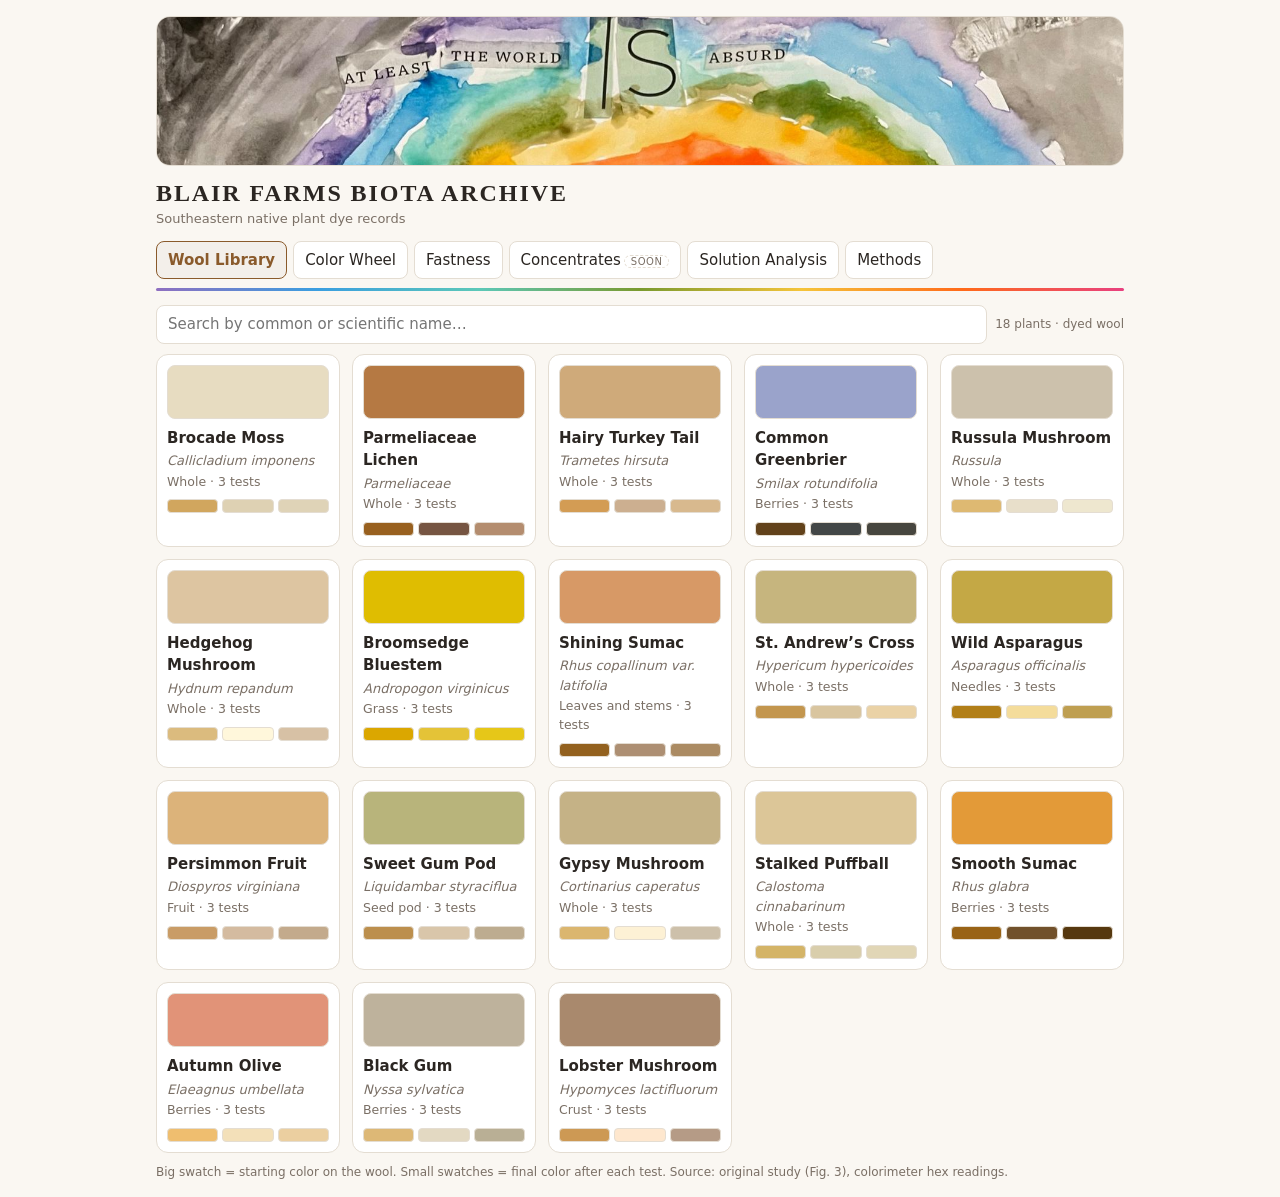
==== commit b1b15ddc: "Security and automation update" ====
--- a/index.html
+++ b/index.html
@@ -6,6 +6,11 @@
       name="viewport"
       content="width=device-width, initial-scale=1, viewport-fit=cover"
     />
+    <meta
+      http-equiv="Content-Security-Policy"
+      content="default-src 'none'; script-src 'self'; style-src 'self'; style-src-attr 'unsafe-inline'; img-src 'self'; connect-src 'self'; base-uri 'none'; form-action 'none'"
+    />
+    <meta name="referrer" content="no-referrer" />
     <title>BLAIR FARMS BIOTA ARCHIVE</title>
     <link rel="icon" type="image/png" href="favicon.png" />
     <link rel="stylesheet" href="style.css" />
--- a/style.css
+++ b/style.css
@@ -436,3 +436,248 @@
     height: 100px;
   }
 }
+
+/* Solution Analysis: case studies */
+.st-grid {
+  grid-template-columns: repeat(auto-fill,minmax(220px,1fr));
+}
+
+.st-th {
+  display: block;
+  width: 100%;
+  height: 130px;
+  object-fit: cover;
+  border-radius: 8px;
+  border: 1px solid var(--line);
+  margin-bottom: 6px;
+}
+
+.st-chip {
+  display: inline-block;
+  font-size: 10px;
+  text-transform: uppercase;
+  letter-spacing: .05em;
+  color: var(--acc);
+  border: 1px solid var(--acc);
+  border-radius: 99px;
+  padding: 0 8px;
+  margin-top: 4px;
+}
+
+.st-head {
+  display: flex;
+  gap: 16px;
+  align-items: flex-start;
+  flex-wrap: wrap;
+  margin-bottom: 6px;
+}
+
+.st-head img {
+  width: 200px;
+  max-width: 100%;
+  aspect-ratio: 1;
+  object-fit: cover;
+  border-radius: 12px;
+  border: 1px solid var(--line);
+}
+
+.st-head > div {
+  flex: 1;
+  min-width: 220px;
+}
+
+.st-h3 {
+  font: 600 14px Georgia,serif;
+  margin: 14px 0 4px;
+}
+
+.st-call {
+  border-left: 3px solid var(--acc);
+  background: var(--card);
+  border-radius: 0 8px 8px 0;
+  padding: 8px 12px;
+  margin: 10px 0;
+  font-size: 14px;
+}
+
+.st-fm {
+  white-space: normal;
+  text-align: center;
+  margin: 10px 0;
+}
+
+.st-facts th {
+  text-align: left;
+  color: var(--mute);
+  font-weight: 600;
+}
+
+.st-facts td,.st-tb td {
+  text-align: left;
+}
+
+.st-fold {
+  background: var(--card);
+  border: 1px solid var(--line);
+  border-radius: 10px;
+  padding: 2px 14px 10px;
+  margin: 8px 0;
+}
+
+.st-fold summary {
+  font-weight: 600;
+  margin: 8px 0;
+}
+
+.st-fold[open] summary {
+  color: var(--acc);
+}
+
+/* Color wheel zoom and pan */
+.wh {
+  overflow: hidden;
+  cursor: grab;
+  touch-action: pan-y;
+  user-select: none;
+  -webkit-user-select: none;
+  border: 1px solid transparent;
+  border-radius: 14px;
+}
+
+.wh.zoomed {
+  border-color: var(--line);
+}
+
+.wh.drag {
+  cursor: grabbing;
+}
+
+.wz {
+  position: absolute;
+  inset: 0;
+  transform-origin: 50% 50%;
+}
+
+.wh svg.wd {
+  pointer-events: none;
+}
+
+.wd-g {
+  pointer-events: auto;
+}
+
+.wc {
+  position: absolute;
+  top: 6px;
+  right: 6px;
+  z-index: 2;
+  display: flex;
+  flex-direction: column;
+  gap: 4px;
+}
+
+.wc button {
+  width: 30px;
+  height: 30px;
+  padding: 0;
+  font-size: 17px;
+  line-height: 1;
+}
+
+.wzl {
+  position: absolute;
+  left: 8px;
+  bottom: 6px;
+  z-index: 2;
+  font-size: 11px;
+  color: var(--mute);
+  pointer-events: none;
+}
+
+/* Methods: typeset derivation */
+.ms {
+  list-style: none;
+  padding: 0;
+  margin: 12px 0;
+  display: grid;
+  gap: 10px;
+}
+
+.mstep {
+  display: grid;
+  grid-template-columns: 30px minmax(0,1fr);
+  gap: 12px;
+  background: var(--card);
+  border: 1px solid var(--line);
+  border-radius: 12px;
+  padding: 12px 14px;
+}
+
+.mstep.last {
+  border-color: var(--acc);
+}
+
+.mnum {
+  width: 28px;
+  height: 28px;
+  border-radius: 50%;
+  background: var(--acc);
+  color: var(--card);
+  font: 600 14px Georgia, serif;
+  display: grid;
+  place-items: center;
+}
+
+.mstep h3 {
+  font: 600 15px Georgia, serif;
+  margin: 3px 0 2px;
+}
+
+.mstep p {
+  margin: 0 0 6px;
+}
+
+.eqw {
+  overflow-x: auto;
+  padding: 4px 2px;
+}
+
+math {
+  font-family: "STIX Two Math", "Cambria Math", "Latin Modern Math", "Noto Sans Math", math, serif;
+  font-size: 1.2em;
+  color: var(--ink);
+}
+
+mtext {
+  font-family: system-ui, -apple-system, "Segoe UI", sans-serif;
+  font-size: .78em;
+  color: var(--mute);
+}
+
+mtext.hx {
+  font-family: ui-monospace, Menlo, Consolas, monospace;
+  font-size: .72em;
+  color: var(--acc);
+}
+
+math mtable.cases mtd {
+  text-align: left;
+  padding: .25em .6em;
+}
+
+math mtable.mat mtd {
+  text-align: center;
+  padding: .15em .5em;
+}
+
+math mtable.al mtd {
+  padding: .2em .25em;
+}
+
+math mtable.al mtd:first-child {
+  text-align: right;
+}
+
+math mtable.al mtd:last-child {
+  text-align: left;
+}
